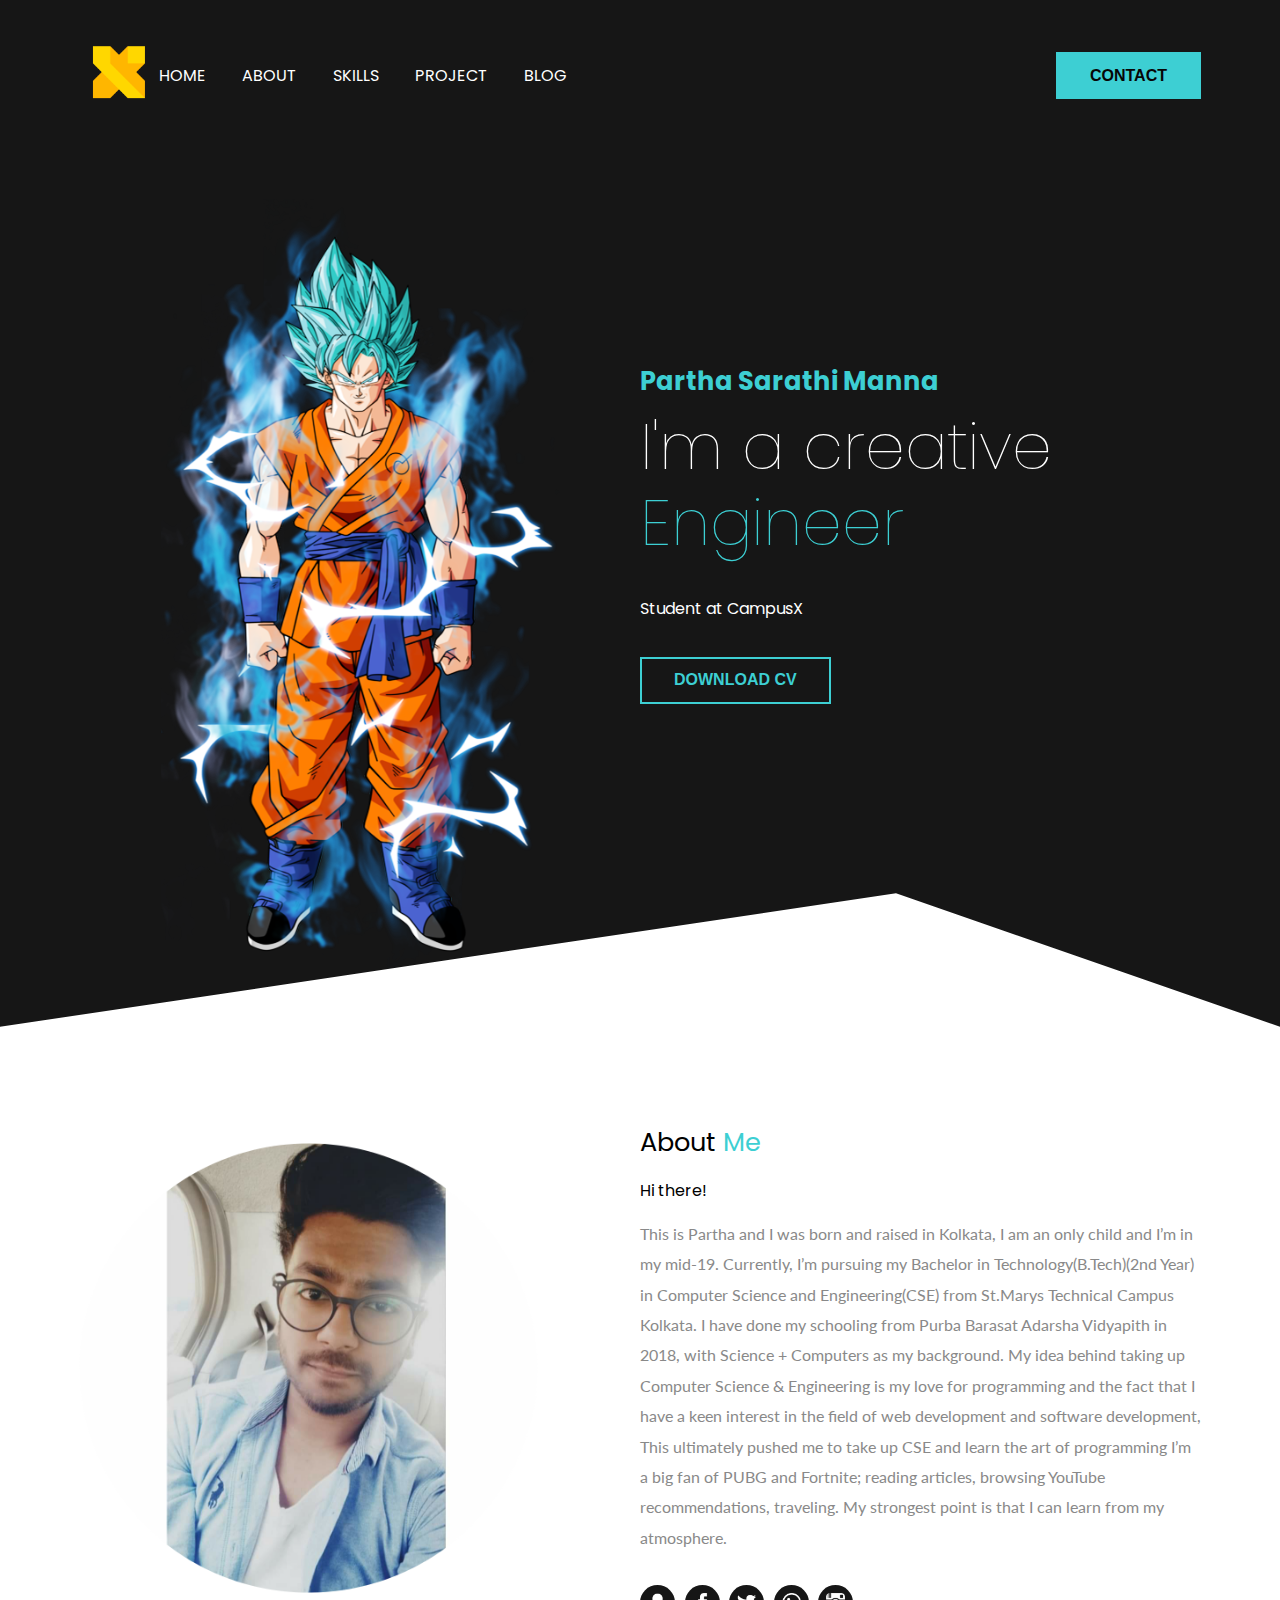
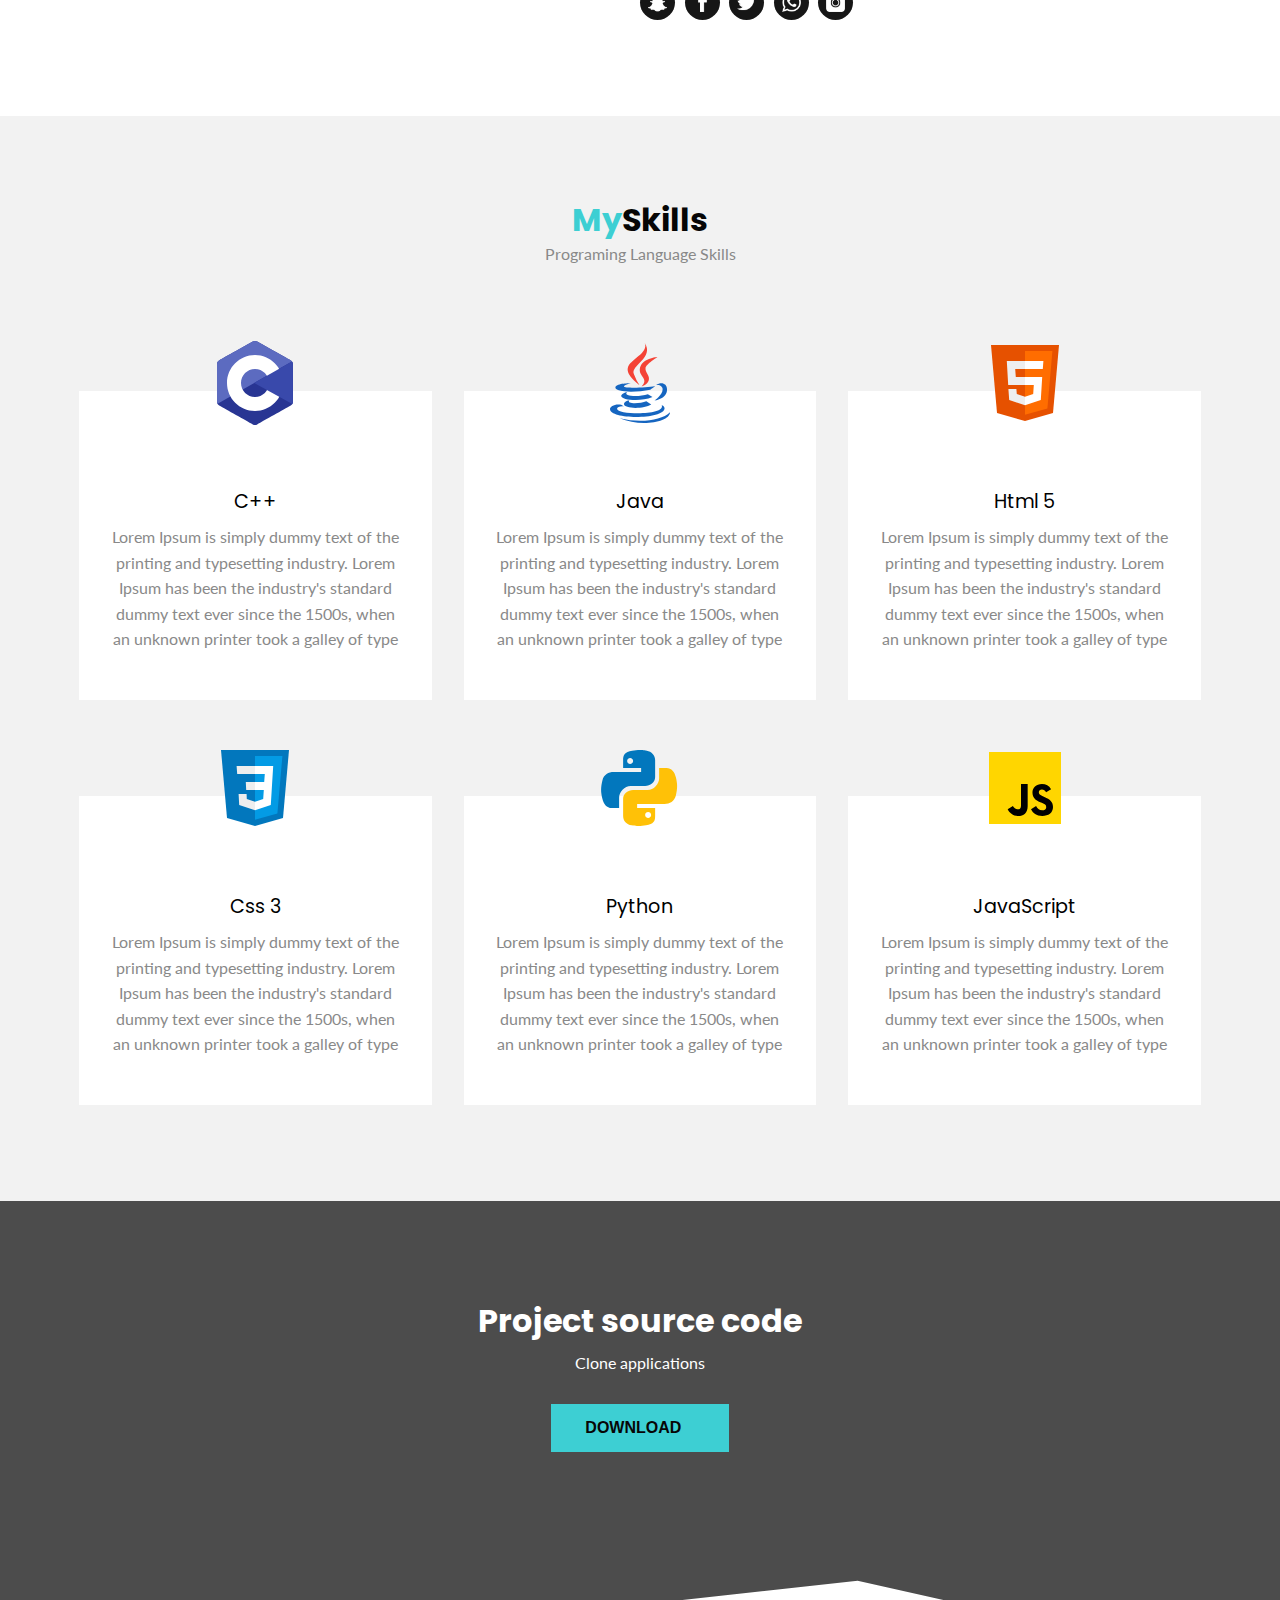
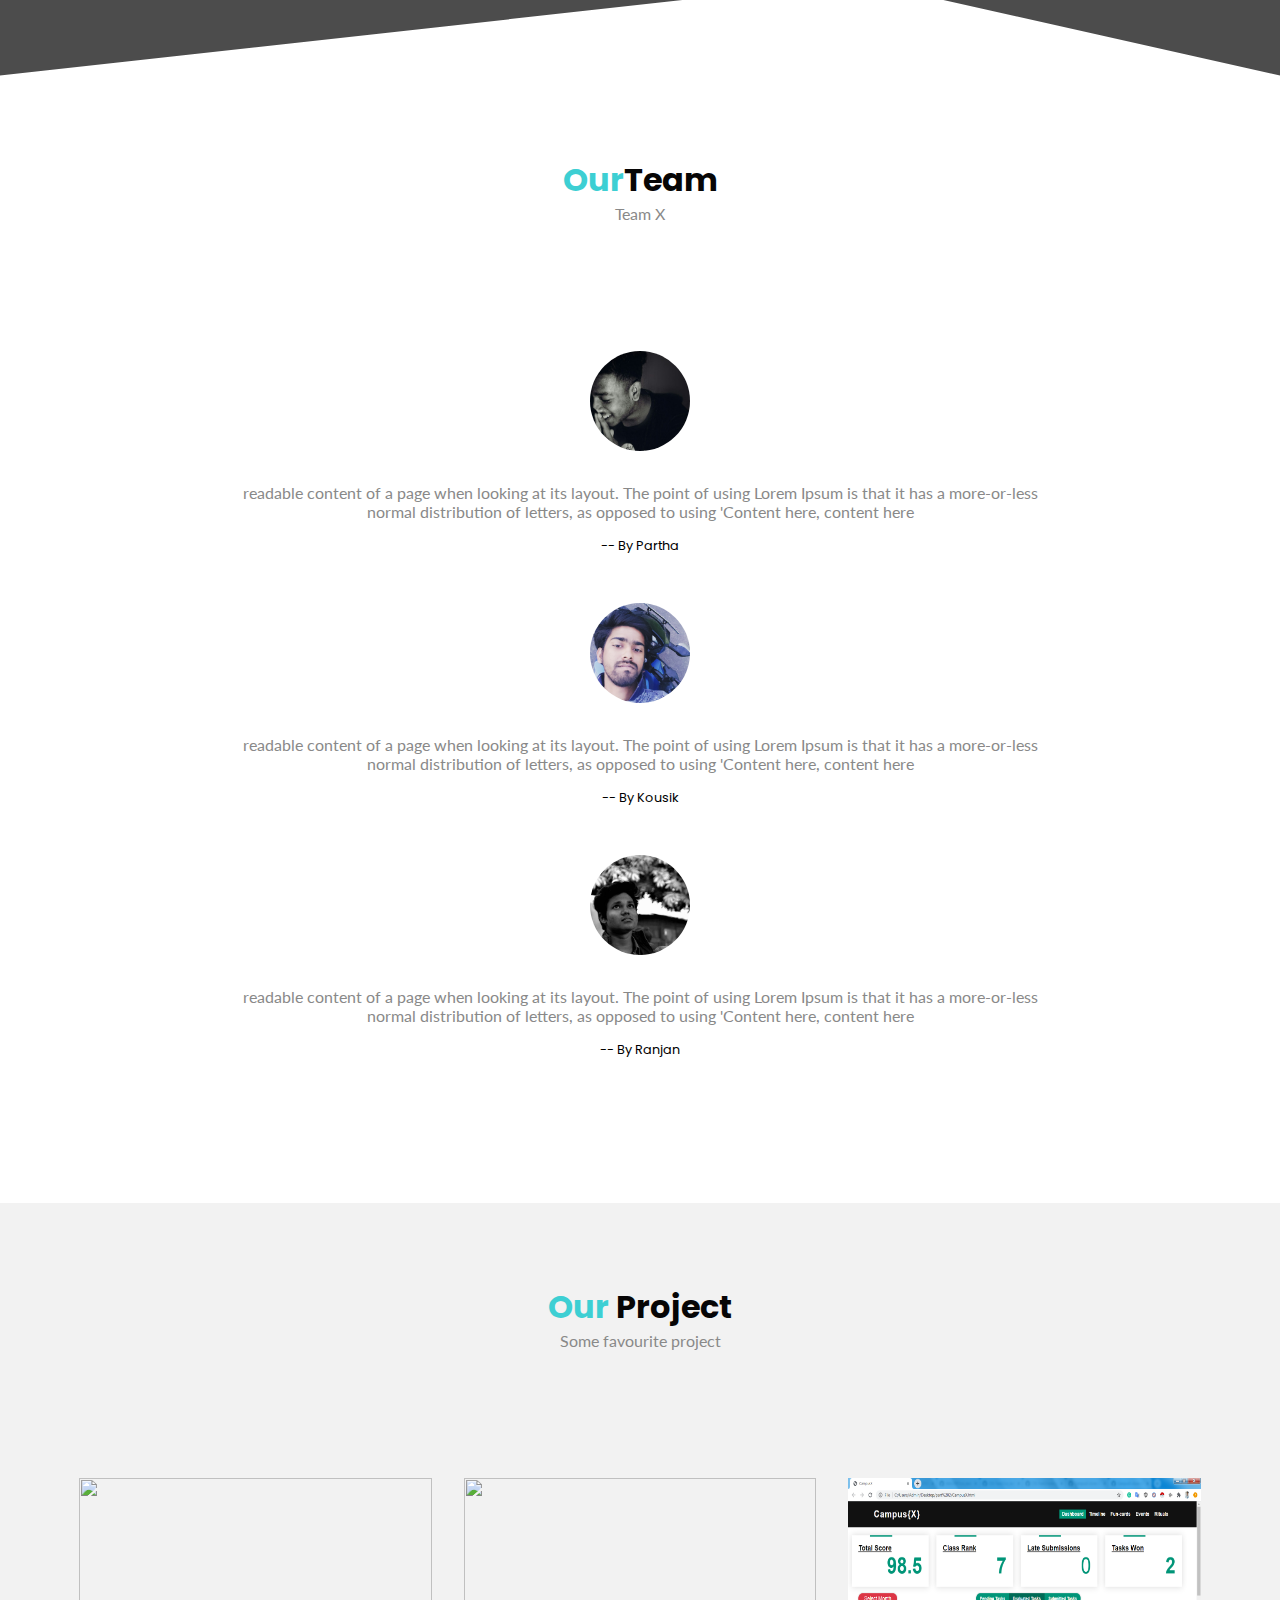
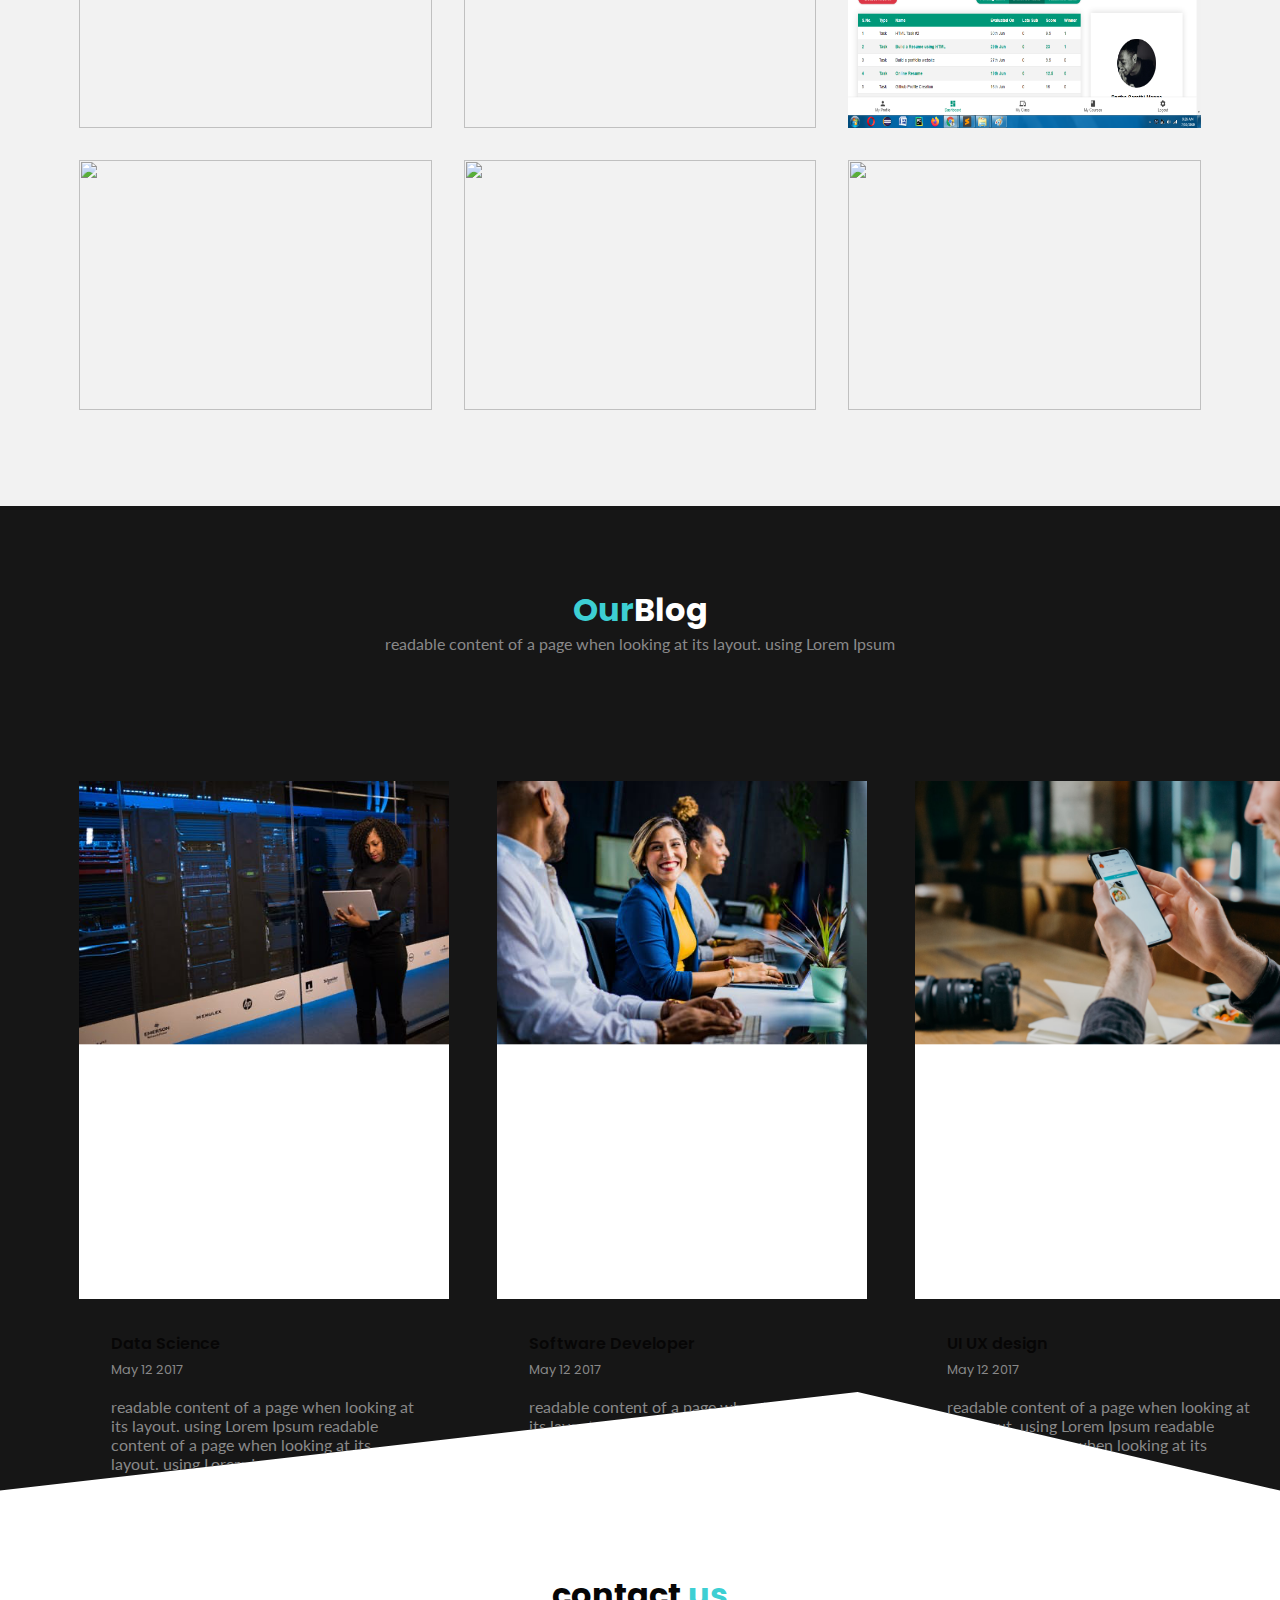
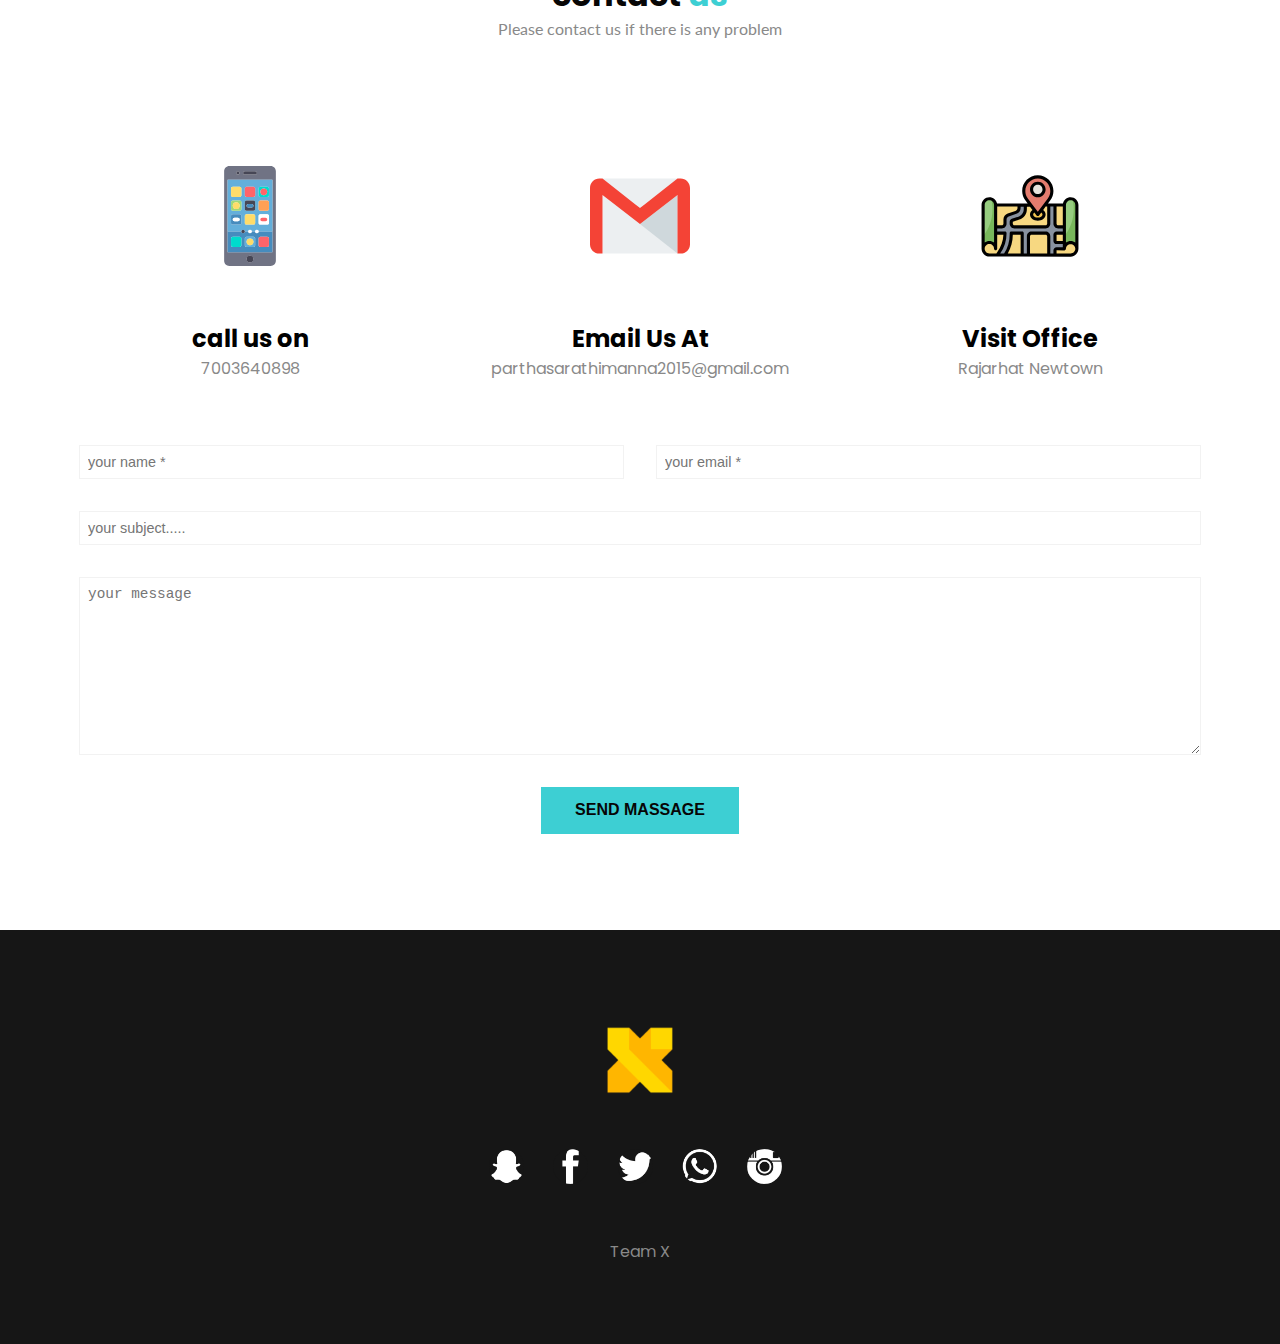
==== Portfolio.html @ 36eedb18 "Update Portfolio.html" ====
<!DOCTYPE html>
<html>
<head>
	<meta charset="utf-8">
	<meta name="description" content="Portfolio">
	<meta name="keywords" content="html css">
	<meta name="author" content="Partha Sarathi Manna">
	<meta name="viewport" content="width=device-with,initial-scales=1.0">
	<meta http-equiv="refresh" content="3">
	<title>Portfolio</title>
	<link rel="stylesheet" type="text/css" href="./css/style.css">
	<link href="https://fonts.googleapis.com/css2?family=Poppins:wght@400;600&display=swap" rel="stylesheet">
	<link href="https://fonts.googleapis.com/css2?family=Lato:wght@300;400;700&family=Poppins:wght@400;600&display=swap" rel="stylesheet">
	<link
    rel="stylesheet"
    href="https://cdnjs.cloudflare.com/ajax/libs/animate.css/4.0.0/animate.min.css"/>
	

</head>
<body>
	<header>  
		<div class="container">
			<nav class="flex items-center justify-between">
				<div class="left flex items-center">
					<div class="branding animate__animated animate__zoomIn" >
						<img src="./images/xx.png" alt="">
					</div>
					<div>
						<a href="#">Home</a>
						<a href="#about">About</a>
						<a href="#Skills">Skills</a>
						<a href="#project">Project</a>
						<a href="#blog">Blog</a>
					</div>
				</div>
				
				<div class="right">
					<button class="btn btn-primary">Contact</button>
				</div>
			</nav>



			<!---------------------- Nav Bar ---------------->



		<div class="hero flex items-center justify-between">
			<div class="left flex-1 flex justify-center animate__animated animate__slideInLeft">
				<img src="./images/g.png ">
			</div>

			<div class="right flex-1  animate__animated animate__slideInRight">
				<h6>Partha Sarathi Manna </h6>
				<h1>I'm a creative <span>Engineer</span></h1>
				<p>Student at CampusX </p>
			<div>
				<button class="btn btn-secondary">DOWNLOAD CV</button>
			</div>
			</div>
		</div>
	</div>
	</header>

		<!-------------------------------- Home ---------------------------->

		<section id="about" class="about">
			<div class="container flex items-center">
				<div class="flex-1">
					<img class="about-me-img animate__animated animate__slideInLeft" src="./images/photo.png
					" alt="">
				</div>
				<div class="flex-1 animate__animated animate__slideInRight">
					<h1>About <span>Me</span> </h1>
					<h3>Hi there!</h3>
					<p>
						 This is Partha and I was born and raised in Kolkata,  I am an only child and I’m in my mid-19. Currently, I’m pursuing my Bachelor in Technology(B.Tech)(2nd Year) in Computer Science and Engineering(CSE) from St.Marys Technical Campus Kolkata. I have done my schooling from Purba Barasat Adarsha Vidyapith in 2018, with Science + Computers as my background.
						 
						My idea behind taking up Computer Science & Engineering is my love for programming and the fact that I have a keen interest in the field of web development  and software development,
						This ultimately pushed me to take up CSE and learn the art of programming
						 
						I’m a big fan of PUBG and  Fortnite; reading articles, browsing YouTube recommendations, traveling.
						 
						My strongest point is that I can learn from my atmosphere. </p>
					<div class="social">
						<a href="#"><img src="./images/snapchat.png" alt=""></a>
						<a href="#"><img src="./images/facebook1.png" alt=""></a>
						<a href="#"><img src="./images/twitter1.png" alt=""></a>
						<a href="#"><img src="./images/whatsapp.png" alt=""></a>
						<a href="#"><img src="./images/instagram2.png" alt=""></a>
					</div>
				</div>
			</div>
		</section>

		<!-------------------------------- About Me ---------------------------->

		<section id="Skills" class="services">
	<div class="container ">
		<h1 class="section-heading animate__animated animate__fadeInUp"><span>My</span>Skills</h1>
		<p class="animate__animated animate__fadeInUp">Programing Language Skills</p>
		<div class="card-wrapper">
			<div class="card animate__animated animate__slideInLeft">
				<img src="./images/c2.svg" alt="">
				<h2>C++</h2>
				<p>Lorem Ipsum is simply dummy text of the printing and typesetting industry. Lorem Ipsum has been the industry's standard dummy text ever since the 1500s, when an unknown printer took a galley of type </p>

			</div>
			<div class="card animate__animated animate__fadeInUp">
				<img src="./images/java.svg " alt="">
				<h2>Java</h2>
				<p>Lorem Ipsum is simply dummy text of the printing and typesetting industry. Lorem Ipsum has been the industry's standard dummy text ever since the 1500s, when an unknown printer took a galley of type </p>


			</div>
			<div class="card animate__animated animate__slideInRight">
				<img src="./images/html.svg" alt="">
				<h2>Html 5</h2>
				<p>Lorem Ipsum is simply dummy text of the printing and typesetting industry. Lorem Ipsum has been the industry's standard dummy text ever since the 1500s, when an unknown printer took a galley of type </p>

			</div>
			<div class="card animate__animated animate__slideInLeft">
				<img src="./images/css.svg" alt="">
				<h2>Css 3</h2>
				<p>Lorem Ipsum is simply dummy text of the printing and typesetting industry. Lorem Ipsum has been the industry's standard dummy text ever since the 1500s, when an unknown printer took a galley of type </p>

			</div>
			<div class="card animate__animated animate__fadeInUp">
				<img src="./images/python.svg" alt="">
				<h2>Python</h2>
				<p>Lorem Ipsum is simply dummy text of the printing and typesetting industry. Lorem Ipsum has been the industry's standard dummy text ever since the 1500s, when an unknown printer took a galley of type </p>


			</div>
			<div class="card animate__animated animate__slideInRight">
				<img src="./images/js.svg" alt="">
				<h2>JavaScript</h2>
				<p>Lorem Ipsum is simply dummy text of the printing and typesetting industry. Lorem Ipsum has been the industry's standard dummy text ever since the 1500s, when an unknown printer took a galley of type </p>

			</div>
		</div>
	</div>
</section>

<!-------------------------------- services ---------------------------->

<section class="freelancer">
	<h1>Project source code</h1>
	<p>Clone applications</p>
	<button class="btn btn-primary  animate__animated animate__jackInTheBox">Download &nbsp;<i class="fa fa-download" aria-hidden="true"></i>&nbsp;</button>
</section>

<!-------------------------------- colto action ---------------------------->

<section class="reviews">
	<div class="container">
		<h1 class="section-heading animate__animated animate__fadeInUp"><span>Our</span>Team</h1>
		<p class="animate__animated animate__fadeInUp">Team X </p>
		
		<div class="slider">
			<div class="slide ">
				<img class="animate__animated animate__bounce" src="./images/me.jpg" alt="">
				<p>readable content of a page when looking at its layout. The point of using Lorem Ipsum is that it has a more-or-less normal distribution of letters, as opposed to using 'Content here, content here</p>
				<span>-- By Partha</span>
			</div>
	
			<div class="slide ">
				<img class="animate__animated animate__bounce" src="./images/k.jpg" alt="">
				<p>readable content of a page when looking at its layout. The point of using Lorem Ipsum is that it has a more-or-less normal distribution of letters, as opposed to using 'Content here, content here</p>
				<span>-- By Kousik</span>
			</div>

			<div class="slide ">
				<img class="animate__animated animate__bounce" src="./images/R.jpg" alt="">
				<p>readable content of a page when looking at its layout. The point of using Lorem Ipsum is that it has a more-or-less normal distribution of letters, as opposed to using 'Content here, content here</p>
				<span>-- By Ranjan</span>
			</div>
		</div>
	</div>
</section>
 
<!-------------------------------- reviews-------------------------------->


<section id="project" class="work">
		<div class="container">
			<h1 class="section-heading animate__animated animate__fadeInUp"><span>Our</span> Project</h1>
			<p class="animate__animated animate__fadeInUp"> Some favourite project</p>
		<div class="card-wrapper">
				<div class="card animate__animated animate__slideInLeft">
					<div class="overlay">
						<span>Dating app </span>
						<a href="#">Python</a>
					</div>
					<img src="https://static.vecteezy.com/system/resources/previews/000/210/733/original/vector-online-dating.png" alt="">
				</div>

				<div class="card animate__animated animate__fadeInUp">
					<div class="overlay">
						<span>Flipkart clone </span>
						<a href="#">Html and Css </a>
					</div>
					<img src="https://www.scriptcopy.org/upload/category/Flipkart.jpg" alt="">
				</div>

				<div class="card animate__animated animate__slideInRight">
					<div class="overlay">
						<span>CampusX-clone-</span>
						<a href="#">Html and Css </a>
					</div>
					<img src="./images/campusx.png" alt="">
				</div>

				<div class="card animate__animated animate__slideInLeft">
					<div class="overlay">
						<span>Netflix Clone </span>
						<a href="#">Html and Css</a>
					</div>
					<img src="https://i.ytimg.com/vi/MNhP_mt75hY/maxresdefault.jpg" alt="">
				</div>

				<div class="card animate__animated animate__fadeInUp">
					<div class="overlay">
						<span>Stickman Game</span>
						<a href="#">Scratch and Physics</a>
					</div>
					<img src="https://i.pinimg.com/originals/79/88/0d/79880d974159ab50fb9b767410783465.png" alt="">
				</div>

				<div class="card animate__animated animate__slideInRight">
					<div class="overlay">
						<span>Spotify Clone</span>
						<a href="#">Bootstrap</a>
					</div>
					<img src="https://image.slidesharecdn.com/presentation2-161117154145/95/spoofify-a-spotify-clone-1-638.jpg?cb=1479397360" alt="">
				</div>		
		</div>
		</div>
	</section>
		
		<!--------------------------------Work-------------------------------->


<section id="blog" class="blog">
	<div class="container">
	<h1 class="section-heading animate__animated animate__fadeInUp"><span>Our</span>Blog</h1>
	<p class="animate__animated animate__fadeInUp">readable content of a page when looking at its layout. using Lorem Ipsum </p>
	<div class="card-wrapper">
		<div class="card animate__animated animate__lightSpeedInLeft">
			<div class="img-wrapper">
				<img src="./images/article-ph-3.png" alt="">
			</div>
			<div class="card-content">
				<a href="">
				<h1>Data Science</h1>
				</a>
				<span>May 12 2017</span>
				<p>readable content of a page when looking at its layout. using Lorem Ipsum readable content of a page when looking at its layout. using Lorem Ipsum </p>
				<a href="#">Read more</a>
				</div>
			</div>
		<div class="card animate__animated animate__fadeInUp">
			<div class="img-wrapper">
				<img src="./images/article-ph-2.png" alt="">
			</div>
			<div class="card-content">
				<a href="">
				<h1>Software Developer </h1>
				</a>
				<span>May 12 2017</span>
				<p>readable content of a page when looking at its layout. using Lorem Ipsum readable content of a page when looking at its layout. using Lorem Ipsum </p>
				<a href="#">Read more</a>
				</div>
			</div>

			<div class="card animate__animated animate__lightSpeedInRight">
			<div class="img-wrapper">
				<img src="./images/article-ph-1.png" alt="">
			</div>
			<div class="card-content">
				<a href="">
				<h1>UI UX design</h1>
				</a>
				<span>May 12 2017</span>
				<p>readable content of a page when looking at its layout. using Lorem Ipsum readable content of a page when looking at its layout. using Lorem Ipsum </p>
				<a href="#">Read more</a>
				</div>
			</div>
		</div>
	</div>
</section>

		<!--------------------------------Blog-------------------------------->

<section class="contact">
		<div class="container">
			<h1 class="section-heading animate__animated animate__fadeInUp">contact <span>us</span></h1>
			<p class="animate__animated animate__fadeInUp">Please contact us if there is any problem</p>
			<div class="card-wrapper">
				<div class="card animate__animated animate__fadeInUp">
					<img src="./images/app.svg">
					<h2>call us on</h2>
					<h6>7003640898</h6>
				</div>
				<div class="card animate__animated animate__fadeInUp">
					<img src="./images/gmail.svg">
					<h2>Email Us At</h2>
					<h6>parthasarathimanna2015@gmail.com</h6>
				</div>
				<div class="card animate__animated animate__fadeInUp">
					<img src="./images/map.svg">
					<h2>Visit Office</h2>
					<h6>Rajarhat Newtown</h6>
				</div>
			</div>

		<form action="">
			<div class="input-wrap animate__animated animate__fadeInUp">
				<input type="text" placeholder="your name *">
				<input type="email" placeholder="your email *">
			</div>
			<div class="input-wrap-2 animate__animated animate__fadeInUp">
				<input type="text" placeholder="your subject.....">
                <textarea name="" id="" cols="30" rows="10" placeholder="your message"></textarea>
			</div>
			<div class="btn-wrapper animate__animated animate__fadeInUp">
				<button class="btn btn-primary">send massage</button>
			</div>
		</form>
		</div>
	</section>
	<footer>
		<img class="footer-logo" src="./images/xx.png">
		<div class="footer-socials">
			<a href="#"><img src="./images/snapchat.png"></a>
			<a href="#"><img src="./images/facebook1.png"></a>
			<a href="#"><img src="./images/twitter1.png"></a>
			<a href="#"><img src="./images/whatsapp.png"></a>
            <a href="#"><img src="./images/instagram2.png"></a>
		</div>
		<div class="copyright">
			Team X
		</div>
	</footer>

</body>
</html>
---- css/style.css ----
@import 'utilities.css';
:root{
	--primary:#3DCFD3;
	--dark:#161616;
	--pure:#FFFFFF;
	--ternary:#898989;
	--light:#F2F2F2;
	--secondary:#070606;
}

body{
	font-family: 'Poppins', sans-serif;
}

*{
	padding: 0;
	margin: 0;
	box-sizing: border-box;
	-webkit-font-smoothing:antialiased;
}
header{
	background: var(--dark);
	clip-path: polygon(0 0, 100% 0, 100% 100%, 70% 87%, 0 100%);
}

.container{
	max-width: 1152px;
	padding: 0 15px;
	margin: 0 auto;
 
}

header nav .left a{
	color:var(--pure);
	text-decoration: none;
	margin-right: 2rem;
	text-transform: uppercase;
	transition:all .3s ease;
	-webkit-transition:all .3s ease;
	-moz-transition:all .3s ease;
	-ms-transition:all .3s ease;
	-o-transition:all .3s ease;

}

header nav .left a:hover{ 
	color: var(--primary)

}

header nav{
	padding: 2rem 0;
}
}

header nav .branding{
       margin-right: : 3rem;
}

 header nav img{
 	height: 80px;
 	width: 80px;
 }

/*---------------- end nav------------------- */




.hero{
	padding: 3rem 0;
}

.hero .left img{
  width: 400px;
 
}

.hero .right{
	color: var(--pure);
}
.hero .right h6{
	font-size: 1.6rem;
	color: var(--primary);
	margin-bottom: 0.5rem;
}

.hero .right h1{
	font-size: 4rem;
	font-weight: 100;
	line-height: 1.2;
	margin-bottom: 2rem;
}
.hero .right h1 span{
      color: var(--primary);
}
.hero .right p{
	line-height: 1.9;
	margin-bottom: 2rem;
}

.hero .right{
	margin-top: -7rem;
}

			/*----------------------Home---------------------*/

section{
	padding: 6rem 0;
}

section.about .about-me-img{
	height: 450px;
}

section.about h1{
	margin-bottom: 1rem;
	font-size: 1.6rem;
	font-weight: 400;
}

section.about h1 span{
	color: var(--primary);
}

section.about h3{
	font-size: 1rem;
	margin-bottom: 1rem;
	font-weight: 400;

}

section.about p{
	font-family: 'Lato', sans-serif;
	color: var(--ternary);
	line-height: 1.9;
	margin-bottom: 2rem;
}

section.about .social{
	display: flex;
}

section.about .social a{
	background: var(--dark);
	display: flex;
	align-items: center;
	justify-content: center;
	width: 35px;
	height: 35px;
	border-radius: 50%;
	-webkit-border-radius:50%;
	-moz-border-radius:50%;
	-ms-border-radius:50%;
	-o-border-radius:50%;
	margin-right: 0.6rem;
	transition: all .3s ease;
	-webkit-transition:all .3s ease;
	-moz-transition:all .3s ease;
	-ms-transition:all .3s ease;
	-o-transition:all .3s ease;
}

section.about .social a:hover{
	background: var(--primary);
}

section.about .social a img{
	width: 100%;
	height: 100%;
	padding: 0.5rem;
}

				/*----------------------About Me---------------------*/



.section-heading
{
	color: var(--secondary);
	text-align: center;
	margin-bottom: 1rem;
	line-height: 0.5;
}

.section-heading span{
	color: var(--primary);
}

.section-heading + p{
	color: var(--ternary);
	font-family:'Lato',sans-serif;
	margin-bottom: 8rem;
	text-align: center;
}

section.services{
	background: var(--light);
}

section.services .card-wrapper{
	display:grid;
	grid-template-columns: repeat(3, 1fr);
	grid-column-gap: 2rem;
	grid-row-gap: 6rem;
}

section.services .card-wrapper .card{
	background: var(--pure);
	padding: 3rem 2rem;
	position: relative;
	padding-top: 6rem;
	text-align: center;
	transition: all .3s ease;

}

section.services .card-wrapper .card img{
	position: absolute;
	top: -3.5rem;
	left: 50%;
	transform: translateX(-50%);

}

section.services .card-wrapper .card h2{
	font-weight: 400;
	font-size: 1.2rem;
	margin-bottom: 0.5rem;

}

section.services .card-wrapper .card p{
	font-family: 'Lato',sans-serif;
	color: var(--ternary);
	line-height: 1.6;
}

section.services .card-wrapper .card:hover{
	background: var(--dark);

}

section.services .card-wrapper .card h2:hover, section.services .card-wrapper .card p:hover{
	color: var(--pure);

}

					/*----------------------Skills---------------------*/


section.freelancer{
	text-align: center;
	background: linear-gradient(rgba(0,0,0,0.7),rgba(0,0,0,0.7)),url('https://i.pinimg.com/originals/99/2c/c6/992cc635200e56e3eadaf93cfb6920d4.jpg');
	color: var(--pure);
	clip-path: polygon(0 0, 100% 0, 100% 100%, 67% 80%, 0 100%);
	padding-bottom: 14rem;
}

section.freelancer h1{
	font-size: 2rem;
	margin-bottom: 0.5rem;

}

section.freelancer p{
	margin-bottom: 2rem;
	font-family: 'Lato', sans-serif;

}


					/*----------------------colto action---------------------*/


section.reviews .slider .slide img{
	width: 100px;
	height: 100px;
	border-radius: 50%;
	object-fit: cover;
	margin-bottom: 2rem;

}

section.reviews .slider .slide{
	text-align: center;
	display: flex;
	align-items: center;
	flex-direction: column;
	padding: 0 10rem;
	margin-bottom: 3rem;
}

section.reviews .slider .slide p{
	font-family: 'Lato', sans-serif;
	color: var(--ternary);
	margin-bottom: 1rem;
}

section.reviews .slider .slide span{
	font-size: 0.8rem;

}

section.reviews .slider-dots .dots{
	list-style-type: none;
	display: flex!impoetant;
	justify-content: center;

}

section.reviews .slider-dots{
	margin-top: 3rem;
}

section.reviews .slider-dots button{
	font-size: 0;
	width:8px;
	height: 5px;
	margin-right: 0.3rem;
	border:none;
	outline: none;
	background: var(--ternary);
	border-radius: 50px;
	cursor: pointer;
}

section.reviews .dots li.slick-active button{
	background: var(--primary);
	width: 20px;
}

/*----------------------reviews---------------------*/


section.work{
	background:var(--light);
}

section.work .card-wrapper{
	display: grid;
	grid-template-columns: repeat(3,1fr); 
	grid-gap: 2rem;
}

section.work .card-wrapper .card{
	position: relative;
	height: 250px;
}

section.work .card-wrapper .card .overlay{
	position: absolute;
	top: 0;
	left: 0;
	width: 100%;
	height: 100%;
	background: rgba(61,207,211,0.9);
	display: flex;
	justify-content: center;
	align-items: center;
	flex-direction: column;
	color:var(--light);
	opacity:0;
	transition:all .3s ease;
}

section.work .card-wrapper .card .overlay a{
	color:var(--secondary);
	text-decoration: none;
}

section.work .card-wrapper .card img{
	height:100%;
	width: 100%;

}

section.work .card-wrapper .card:hover .overlay{
	opacity: 1;
}
/*----------------------Work---------------------*/
section.blog{
	background: var(--dark);
	clip-path: polygon(0 0, 100% 0, 100% 100%, 67% 90%, 0 100%);
	padding-bottom: 12rem;
}
section.blog .section-heading{
	color:var(--pure);
}
section.blog .card-wrapper{
	display: grid;
	grid-template-columns: repeat(3,1fr);
	grid-gap: 3rem;
}
section.blog .card-wrapper .card{
	background: var(--pure)
}
section.blog .card-wrapper .card .img-wrapper{
	width: 100%;
	height:100%;
	object-fit:cover;
}
section.blog .card-wrapper .card .card-content{
	padding: 2rem;
	padding-left: 2rem;
	padding-right: 2rem;
}

section.blog .card-wrapper .card .card-content h1{
	font-size:1rem;
	font-weight: 600;
}
section.blog .card-wrapper .card .card-content a{
	color: var(--secondary);
	text-decoration:none;
}
section.blog .card-wrapper .card .card-content a:hover{
	color:var(--primary);
}
section.blog .card-wrapper .card .card-content span{
	color: var(--ternary);
	font-size:0.8rem;
}

section.blog .card-wrapper .card .card-content p{
	font-family:'Lato',sans-serif;
	color: var(--ternary);
	margin-top: 1rem;
	margin-bottom: 1rem;	
}
section.blog .card-wrapper .card .card-content a.read-more{
	font-size: 0.8rem;
}
/*----------------------Blog---------------------*/


section.contact .card-wrapper{

	display: grid;
	grid-template-columns: repeat(3, 1fr);
	grid-gap: 3rem;
}

section.contact .card-wrapper .card{
    text-align:center;
}

section.contact .card-wrapper .card img{
   margin-bottom: 3rem;
   height: 100px;
}

section.contact .card-wrapper .card h1{
	font-weight: 400;
	margin-bottom: 1rem;
}

section.contact .card-wrapper .card h6{
	font-size: 1rem;
	color: var(--ternary);
	font-weight: 400;
	margin-bottom: 4rem;
}

section.contact .input-wrap{
	display: grid;
	grid-template-columns: repeat(2, 1fr);
	grid-gap:2rem;
	margin-bottom: 2rem; 

}

section.contact .input-wrap-2{
	display: flex;
	flex-direction: column;

}

section.contact .input-wrap-2 input{
	margin-bottom: 2rem;
	
}

section.contact input{
	padding: 0.5rem;
    border:1px solid var(--light);
    font-size: 0.9rem;

}

section.contact .input-wrap-2 textarea{
	padding: 0.5rem;
	border:1px solid var(--light);
	font-size: 0.9rem;
}

section.contact .input-wrap-2 textarea:focus, section.contact input:focus{
	outline: none;
}

section.contact .btn-wrapper{
	text-align: center;
	margin-top: 2rem;
}

footer{
	background: var(--dark);
	text-align: center;
	padding: 5rem 0;
}

footer .footer-logo {
	margin-bottom: 2rem;
	height: 100px;
 	width: 100px;
}

footer .footer-socials a{
	margin-right: 1rem;
  
}
footer .footer-socials a img{
	
	width: 35px;
	height: 35px;
	background: var(--dark);
	border-radius: 10%;
	-webkit-border-radius:50%;
	-moz-border-radius:50%;
	-ms-border-radius:50%;
	-o-border-radius:50%;
	margin-right: 0.6rem;
	transition: all .3s ease;
	-webkit-transition:all .3s ease;
	-moz-transition:all .3s ease;
	-ms-transition:all .3s ease;
	-o-transition:all .3s ease;
}
footer .footer-socials a img:hover{
	background: var(--secondary);
}

footer .footer-socials{
	margin-bottom: 3rem;
	margin-right: -1rem;
}

footer .copyright{
	color: var(--ternary);
}
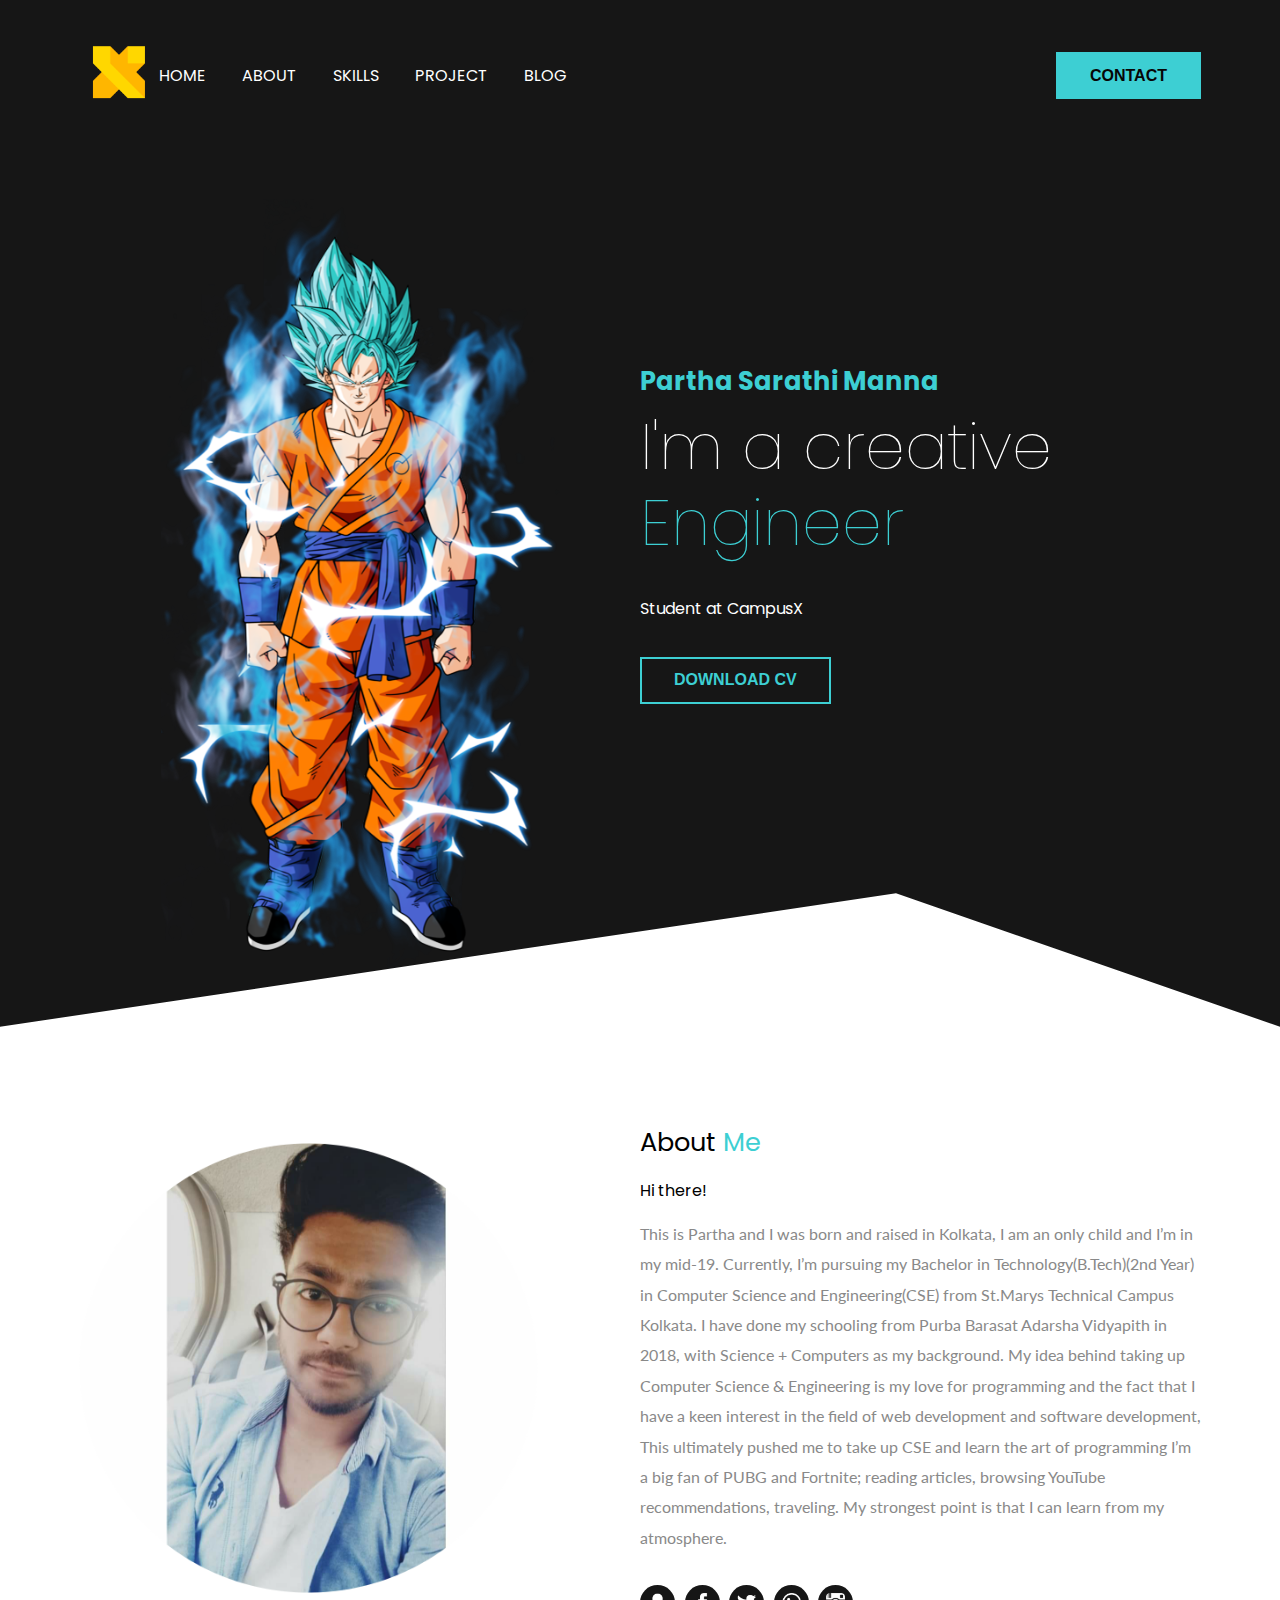
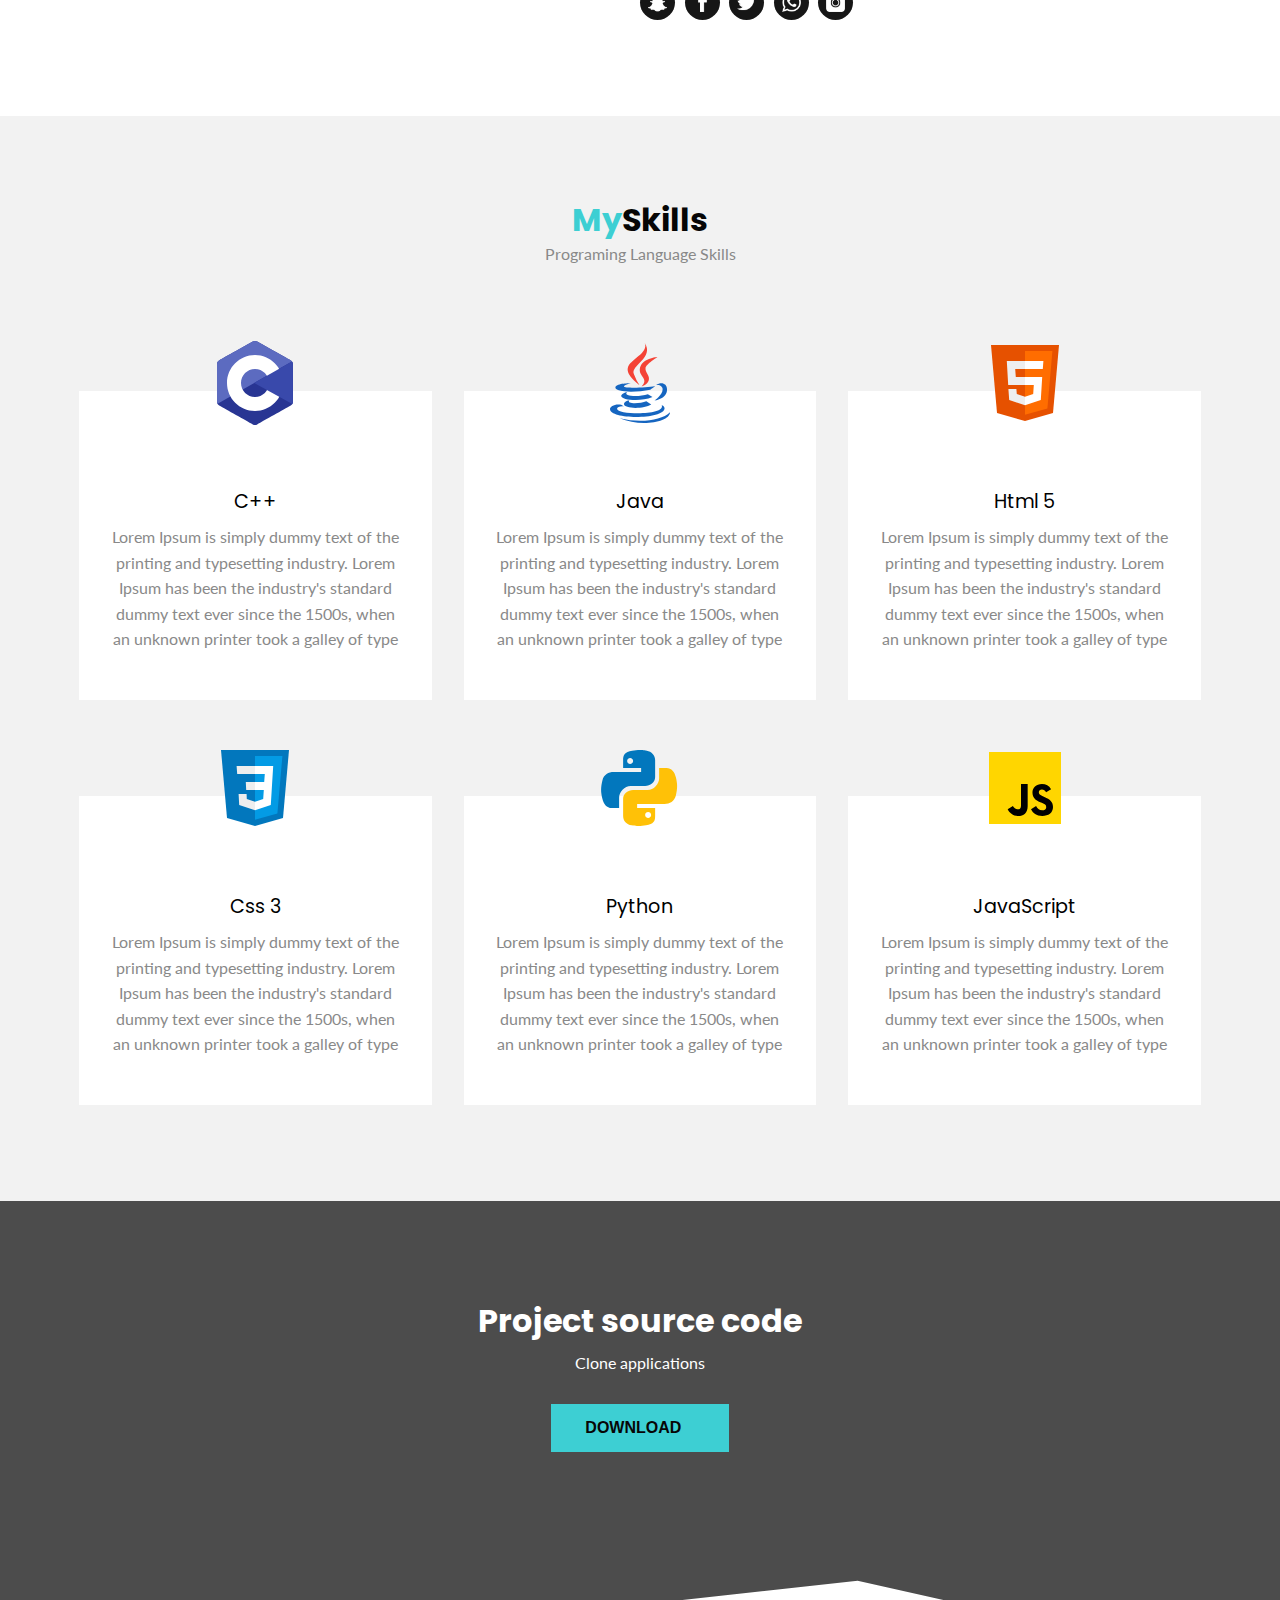
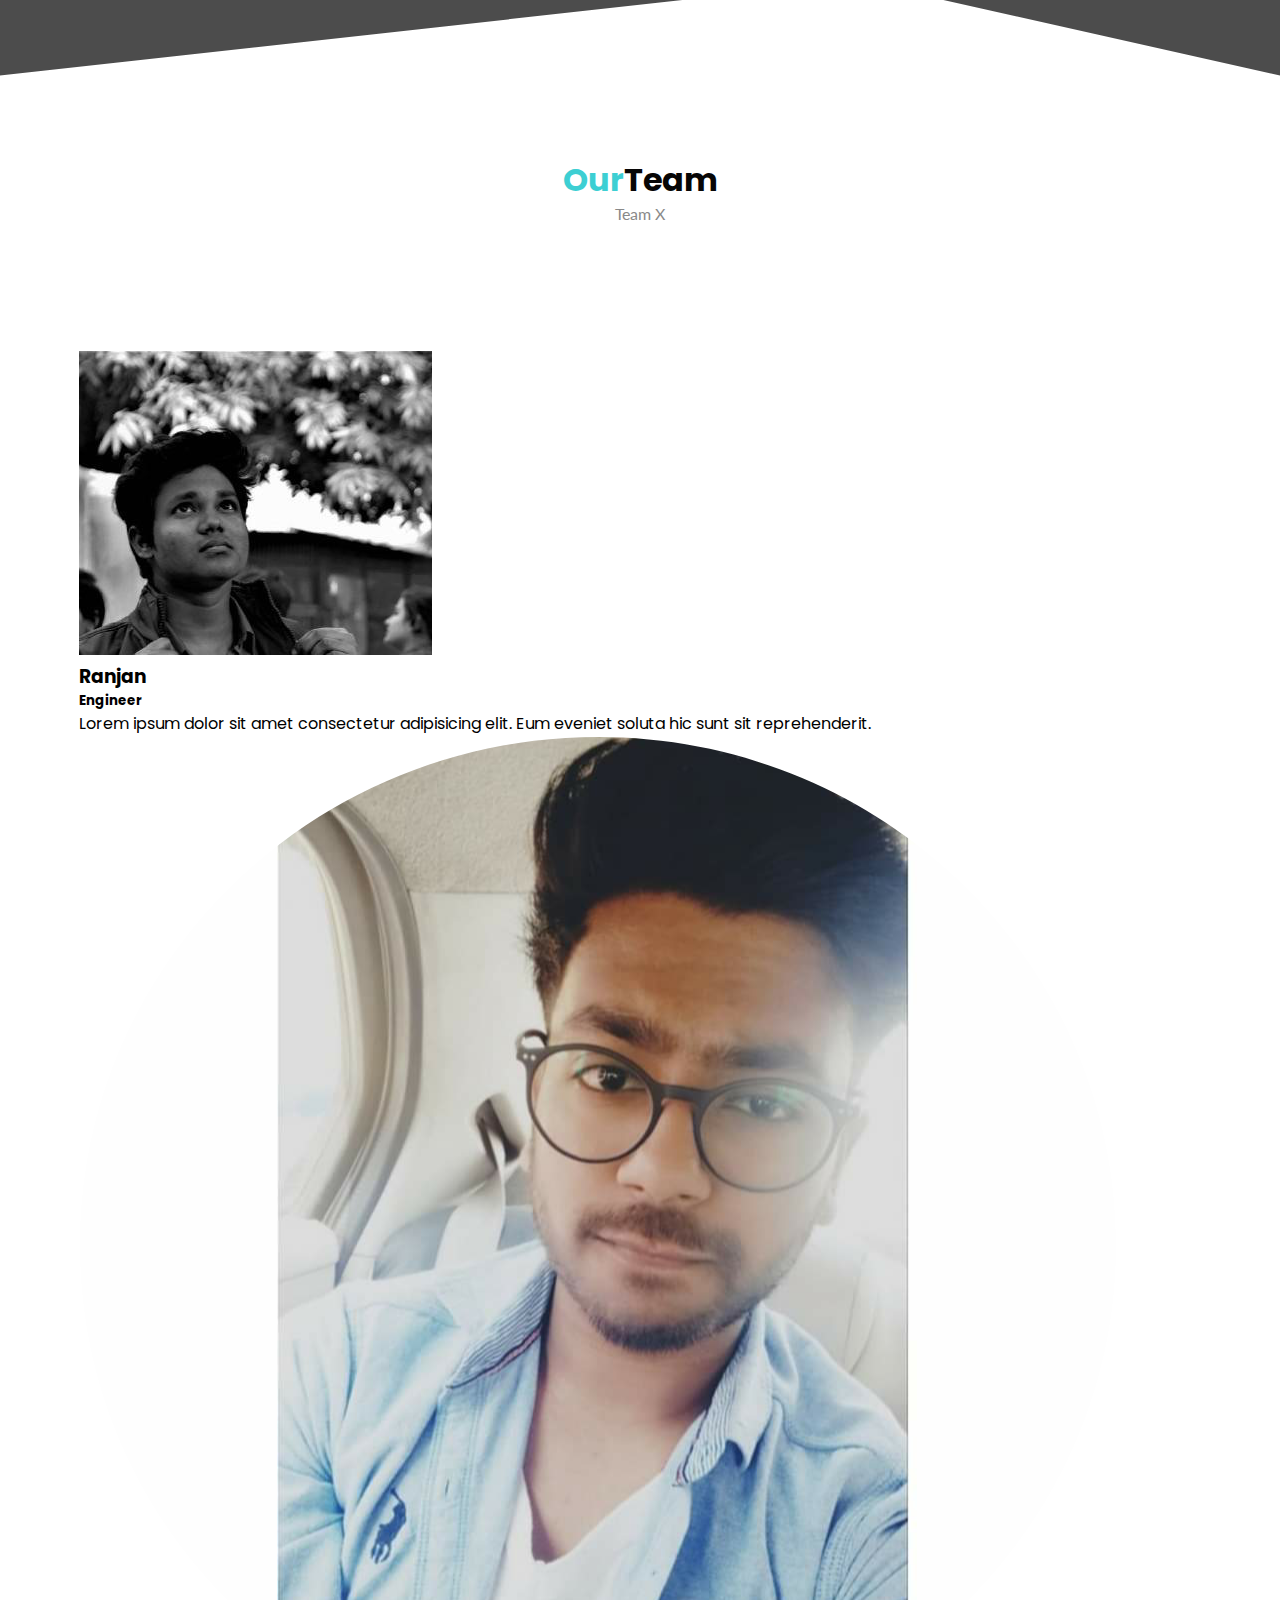
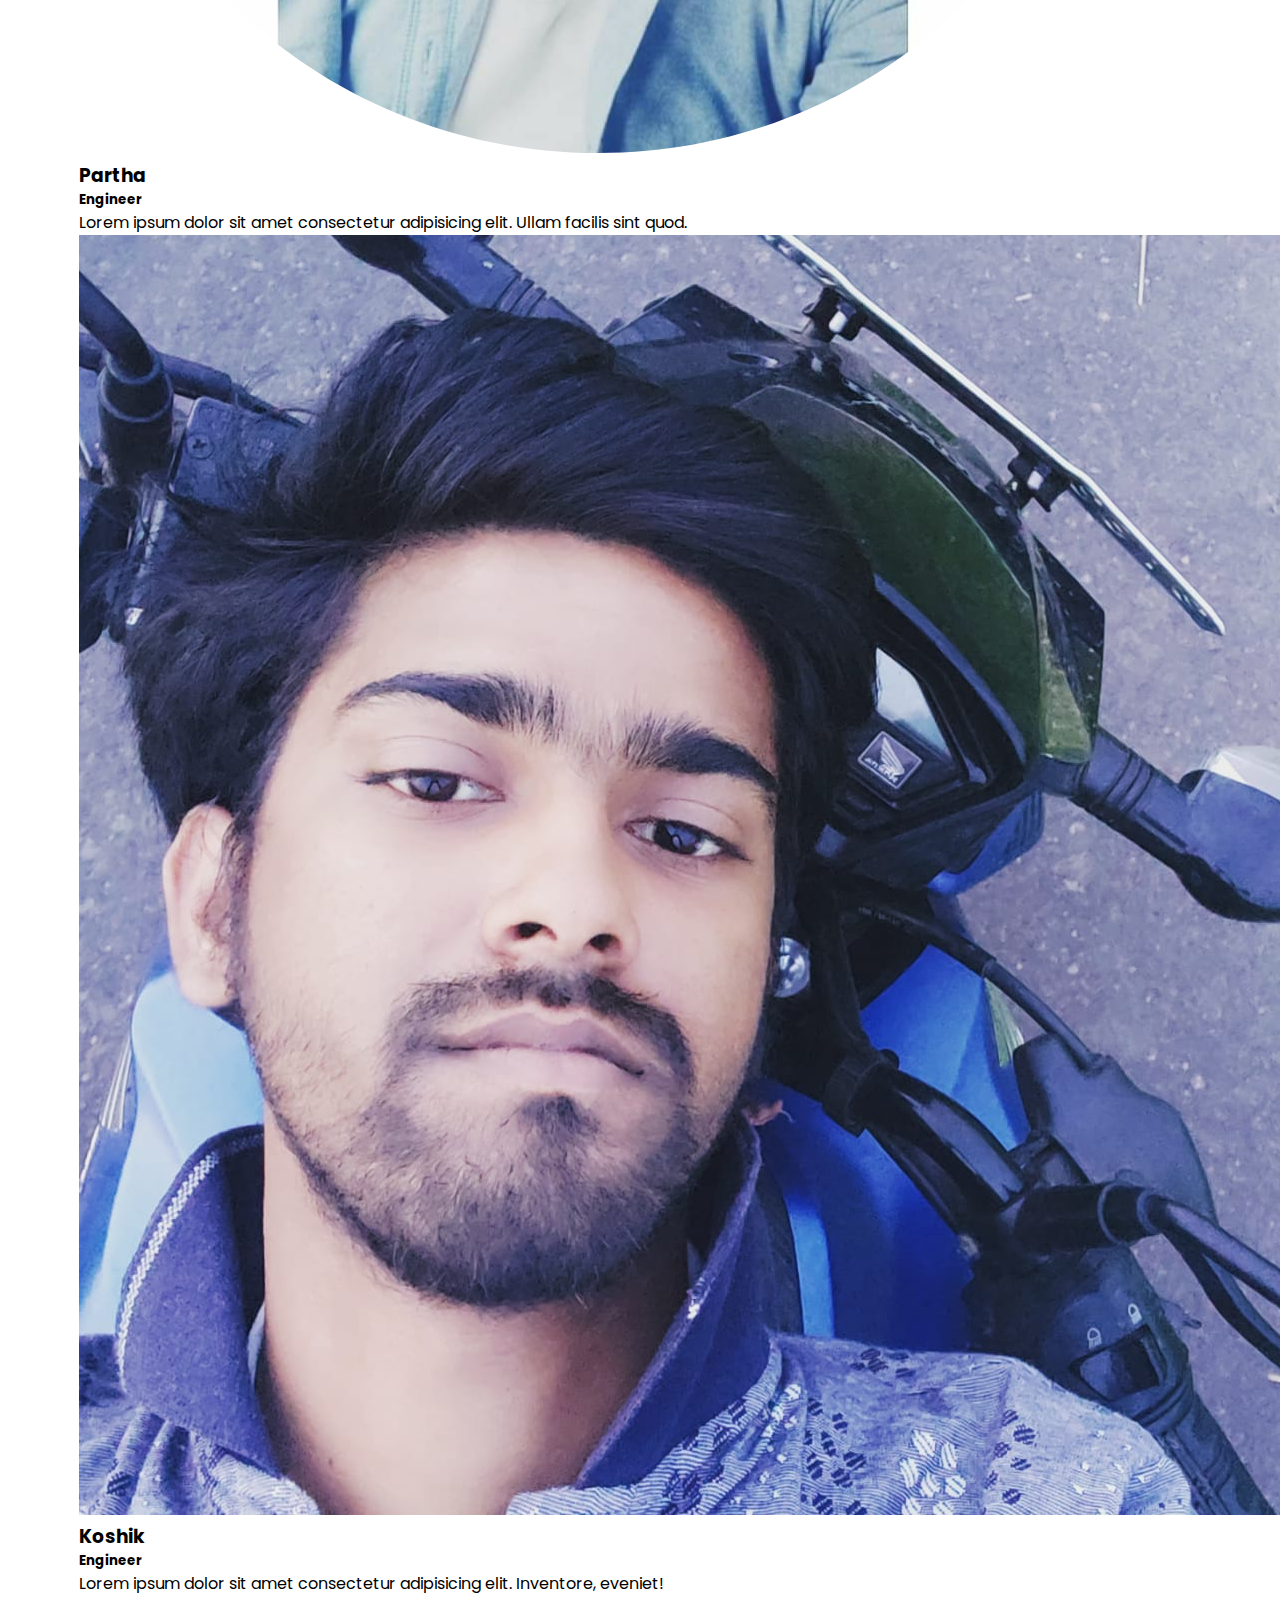
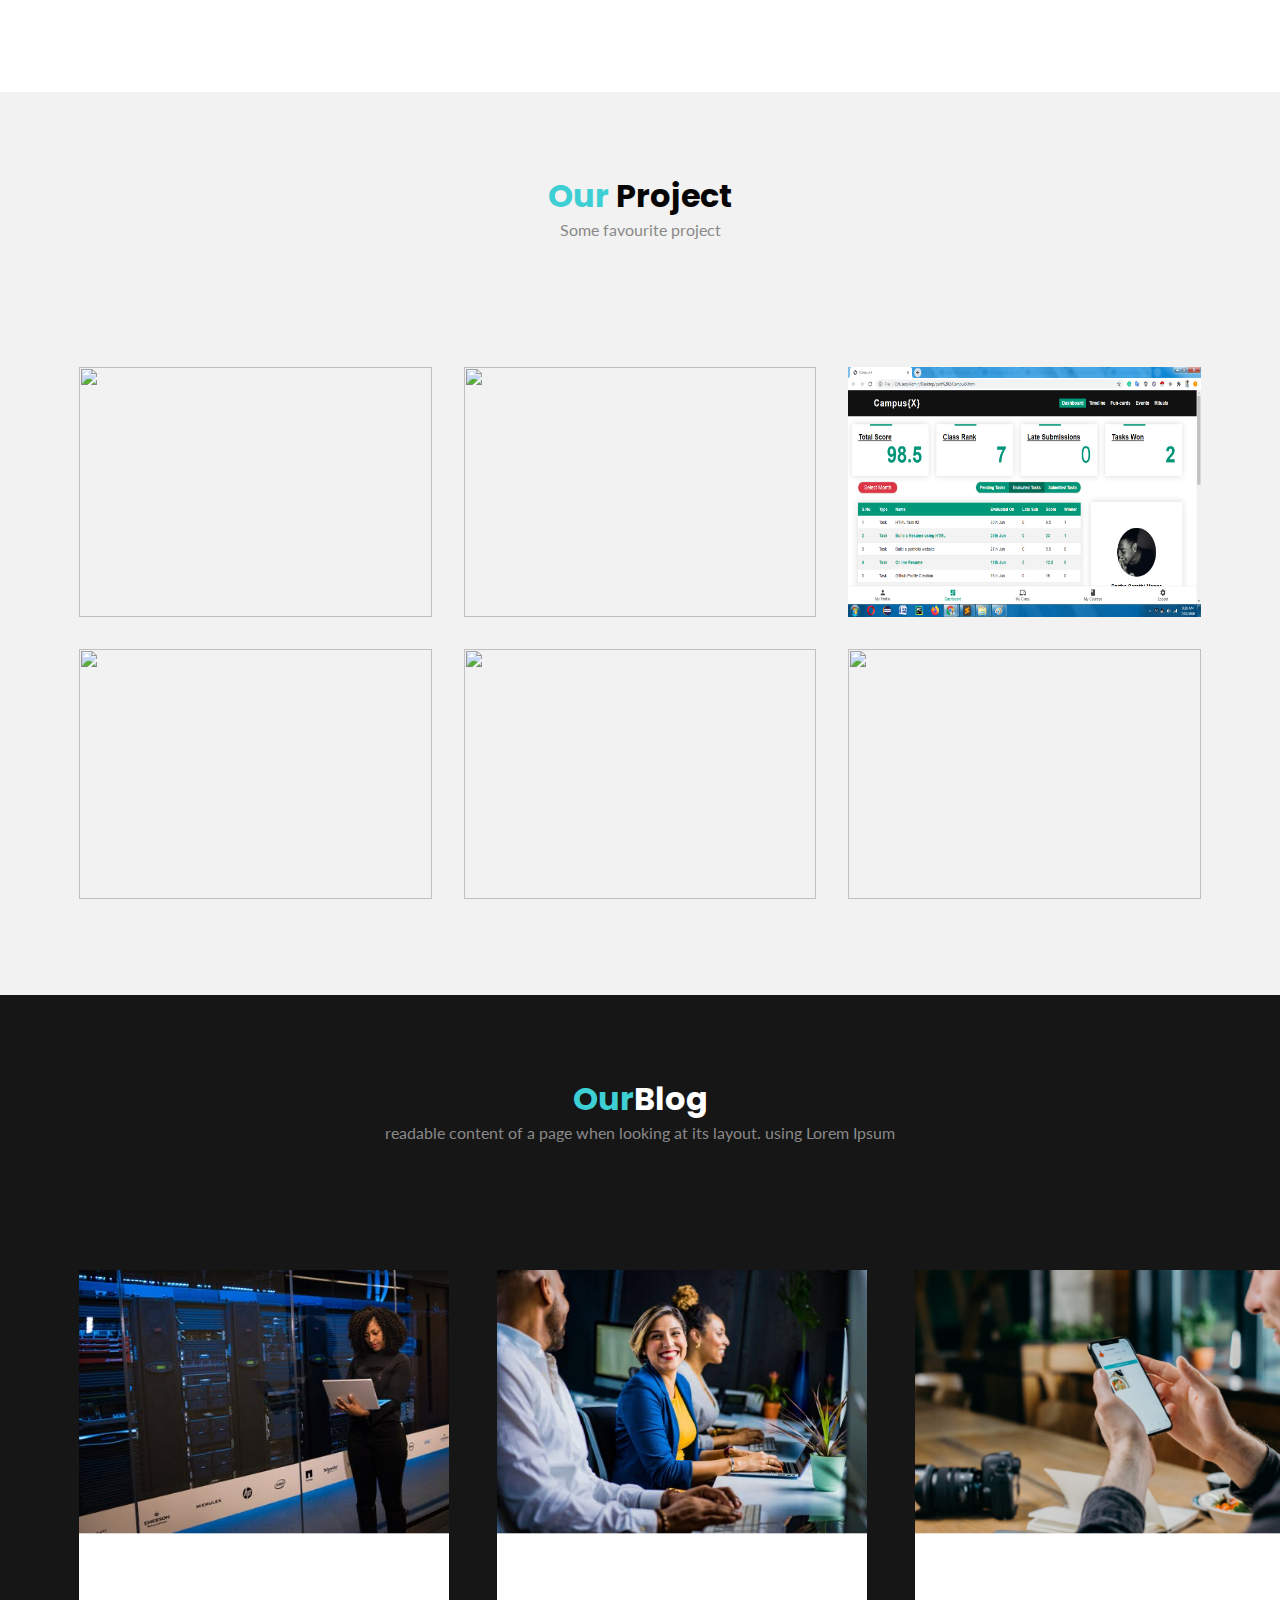
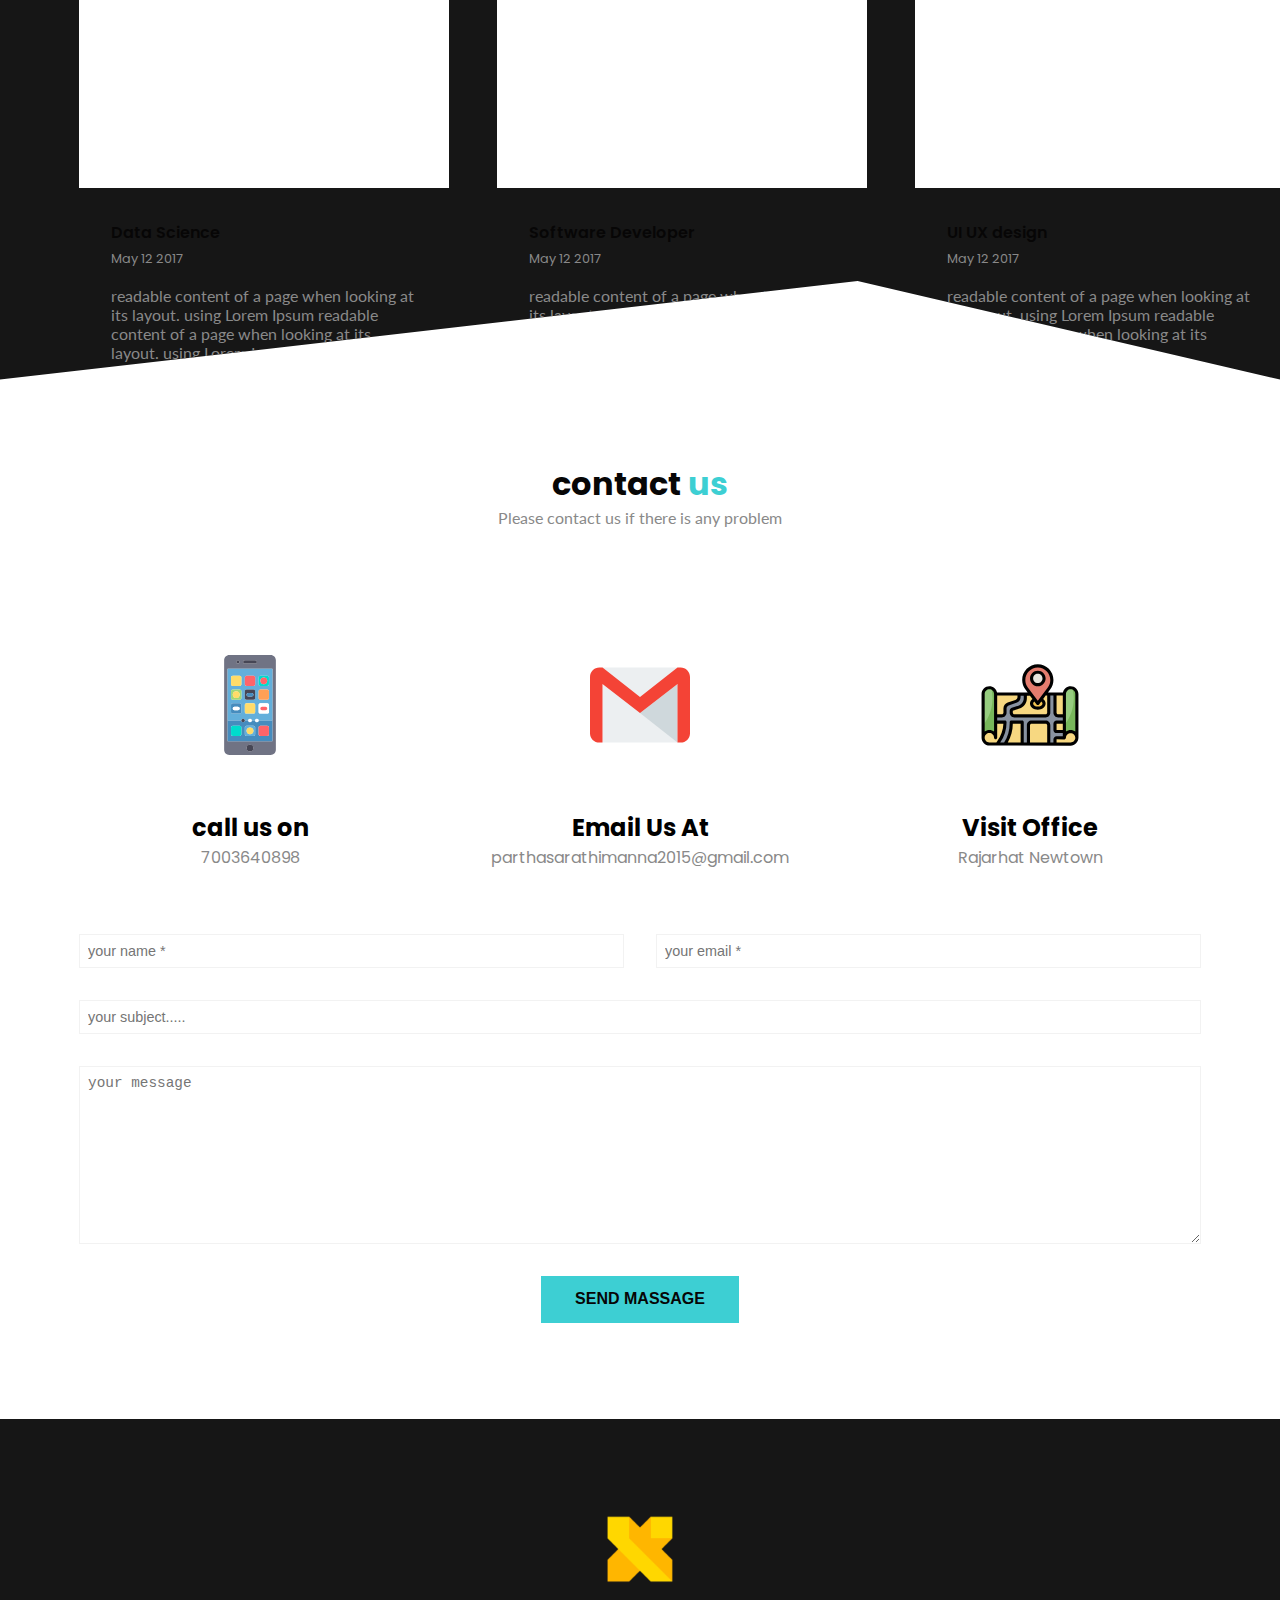
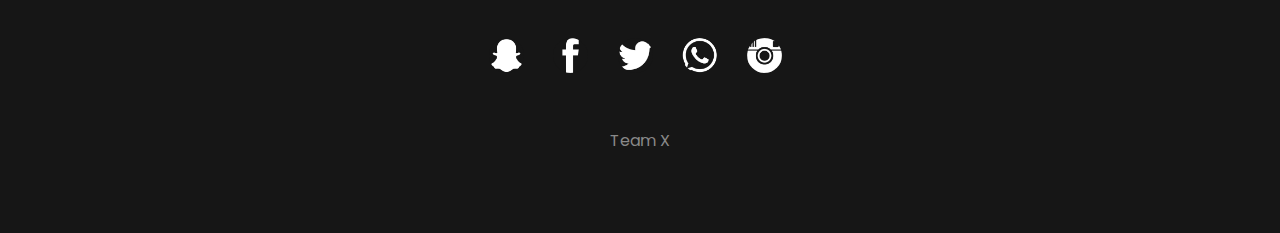
==== commit d516eaf9: "Update Portfolio.html" ====
--- a/Portfolio.html
+++ b/Portfolio.html
@@ -6,7 +6,7 @@
 	<meta name="keywords" content="html css">
 	<meta name="author" content="Partha Sarathi Manna">
 	<meta name="viewport" content="width=device-with,initial-scales=1.0">
-	<meta http-equiv="refresh" content="3">
+	<!--<meta http-equiv="refresh" content="3">--> 
 	<title>Portfolio</title>
 	<link rel="stylesheet" type="text/css" href="./css/style.css">
 	<link href="https://fonts.googleapis.com/css2?family=Poppins:wght@400;600&display=swap" rel="stylesheet">
@@ -157,25 +157,33 @@
 		<h1 class="section-heading animate__animated animate__fadeInUp"><span>Our</span>Team</h1>
 		<p class="animate__animated animate__fadeInUp">Team X </p>
 		
-		<div class="slider">
-			<div class="slide ">
-				<img class="animate__animated animate__bounce" src="./images/me.jpg" alt="">
-				<p>readable content of a page when looking at its layout. The point of using Lorem Ipsum is that it has a more-or-less normal distribution of letters, as opposed to using 'Content here, content here</p>
-				<span>-- By Partha</span>
-			</div>
-	
-			<div class="slide ">
-				<img class="animate__animated animate__bounce" src="./images/k.jpg" alt="">
-				<p>readable content of a page when looking at its layout. The point of using Lorem Ipsum is that it has a more-or-less normal distribution of letters, as opposed to using 'Content here, content here</p>
-				<span>-- By Kousik</span>
-			</div>
-
-			<div class="slide ">
-				<img class="animate__animated animate__bounce" src="./images/R.jpg" alt="">
-				<p>readable content of a page when looking at its layout. The point of using Lorem Ipsum is that it has a more-or-less normal distribution of letters, as opposed to using 'Content here, content here</p>
-				<span>-- By Ranjan</span>
-			</div>
-		</div>
+		   
+
+		<div class="profiles">
+      <div class="profile">
+        <img src="./images/R.jpg" class="profile-img">
+
+        <h3 class="user-name">Ranjan</h3>
+        <h5>Engineer</h5>
+        <p>Lorem ipsum dolor sit amet consectetur adipisicing elit. Eum eveniet soluta hic sunt sit reprehenderit.</p>
+      </div>
+      <div class="profile">
+        <img src="./images/photo.png" class="profile-img">
+
+        <h3 class="user-name">Partha</h3>
+        <h5>Engineer</h5>
+        <p>Lorem ipsum dolor sit amet consectetur adipisicing elit. Ullam facilis sint quod.</p>
+      </div>
+      <div class="profile">
+        <img src="./images/k.jpg" class="profile-img">
+
+        <h3 class="user-name">Koshik</h3>
+        <h5>Engineer</h5>
+        <p>Lorem ipsum dolor sit amet consectetur adipisicing elit. Inventore, eveniet!</p>
+      </div>
+    </div>
+
+
 	</div>
 </section>
  
@@ -310,7 +318,7 @@
 				<div class="card animate__animated animate__fadeInUp">
 					<img src="./images/map.svg">
 					<h2>Visit Office</h2>
-					<h6>Rajarhat Newtown</h6>
+					<h6>Rajarhat Newtown </h6>
 				</div>
 			</div>
 
@@ -330,7 +338,7 @@
 		</div>
 	</section>
 	<footer>
-		<img class="footer-logo" src="./images/xx.png">
+		<img class="footer-logo animate__animated animate__flip" src="./images/xx.png">
 		<div class="footer-socials">
 			<a href="#"><img src="./images/snapchat.png"></a>
 			<a href="#"><img src="./images/facebook1.png"></a>
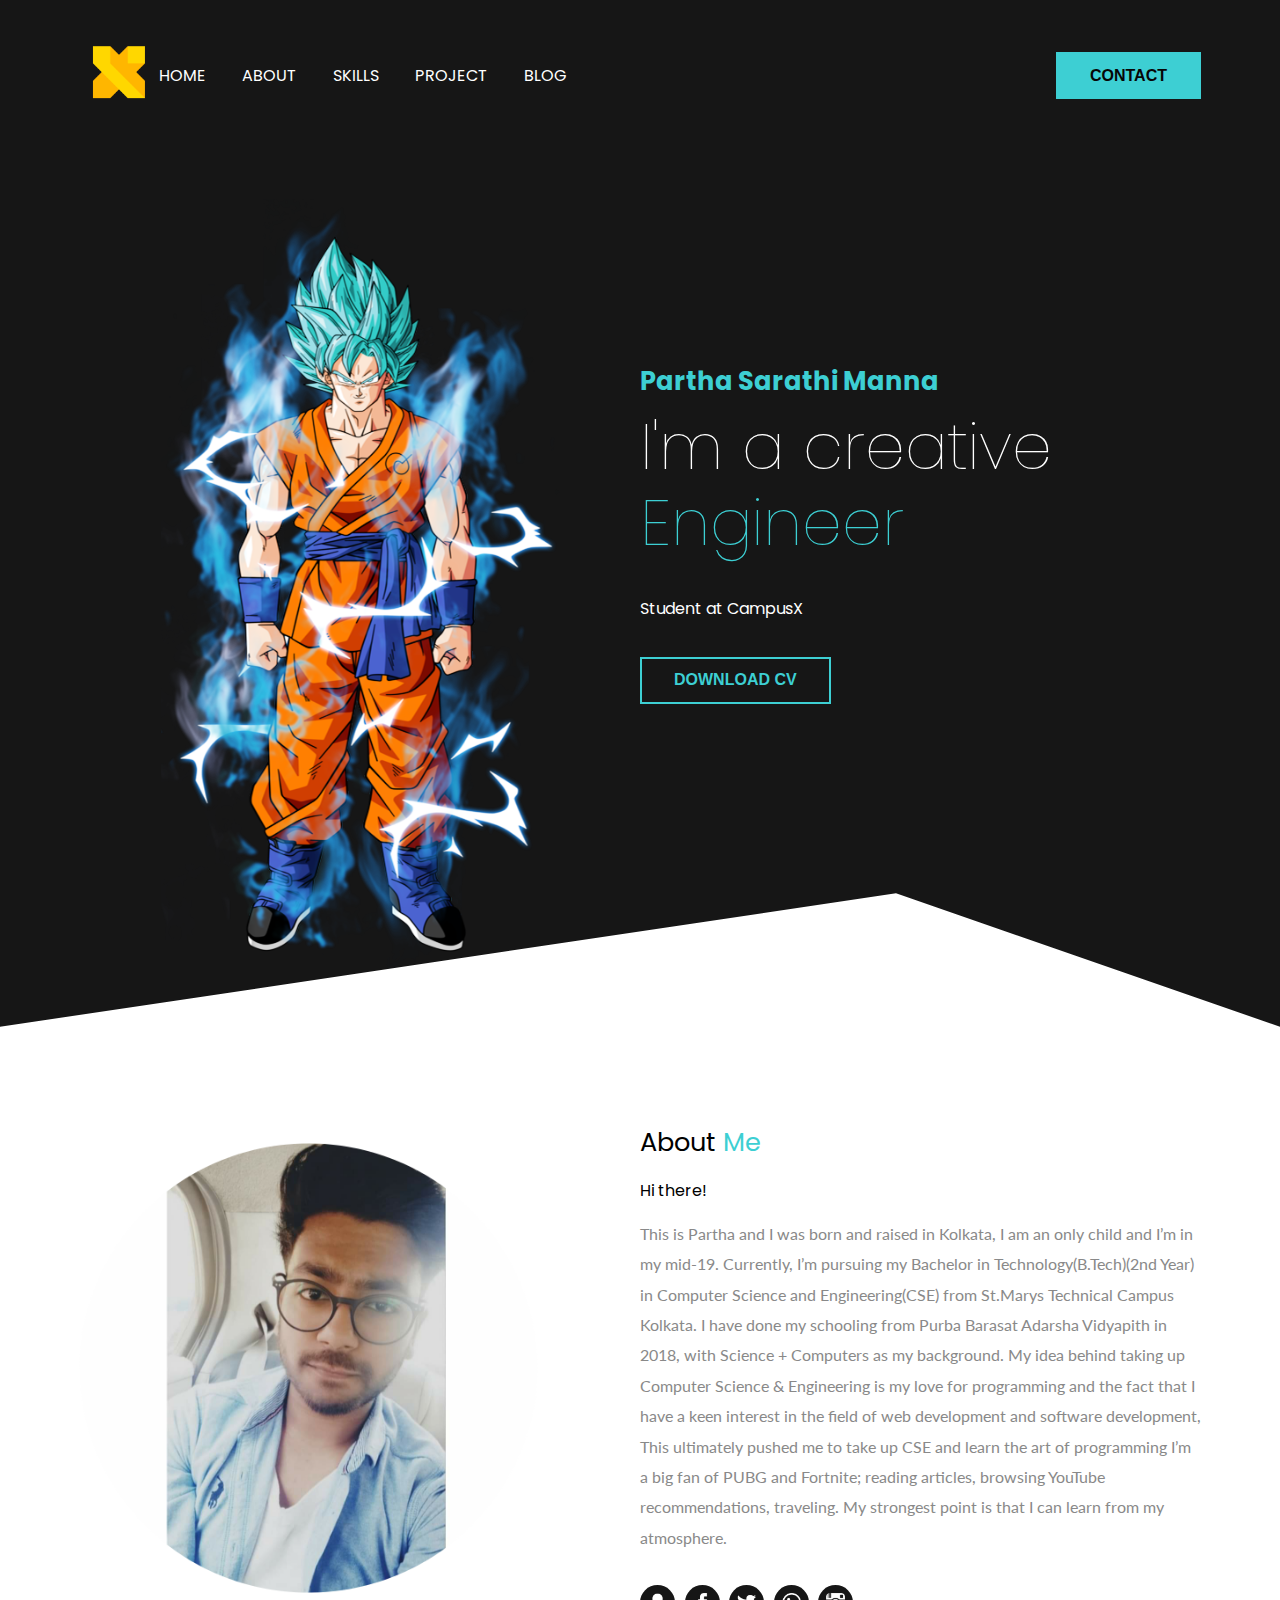
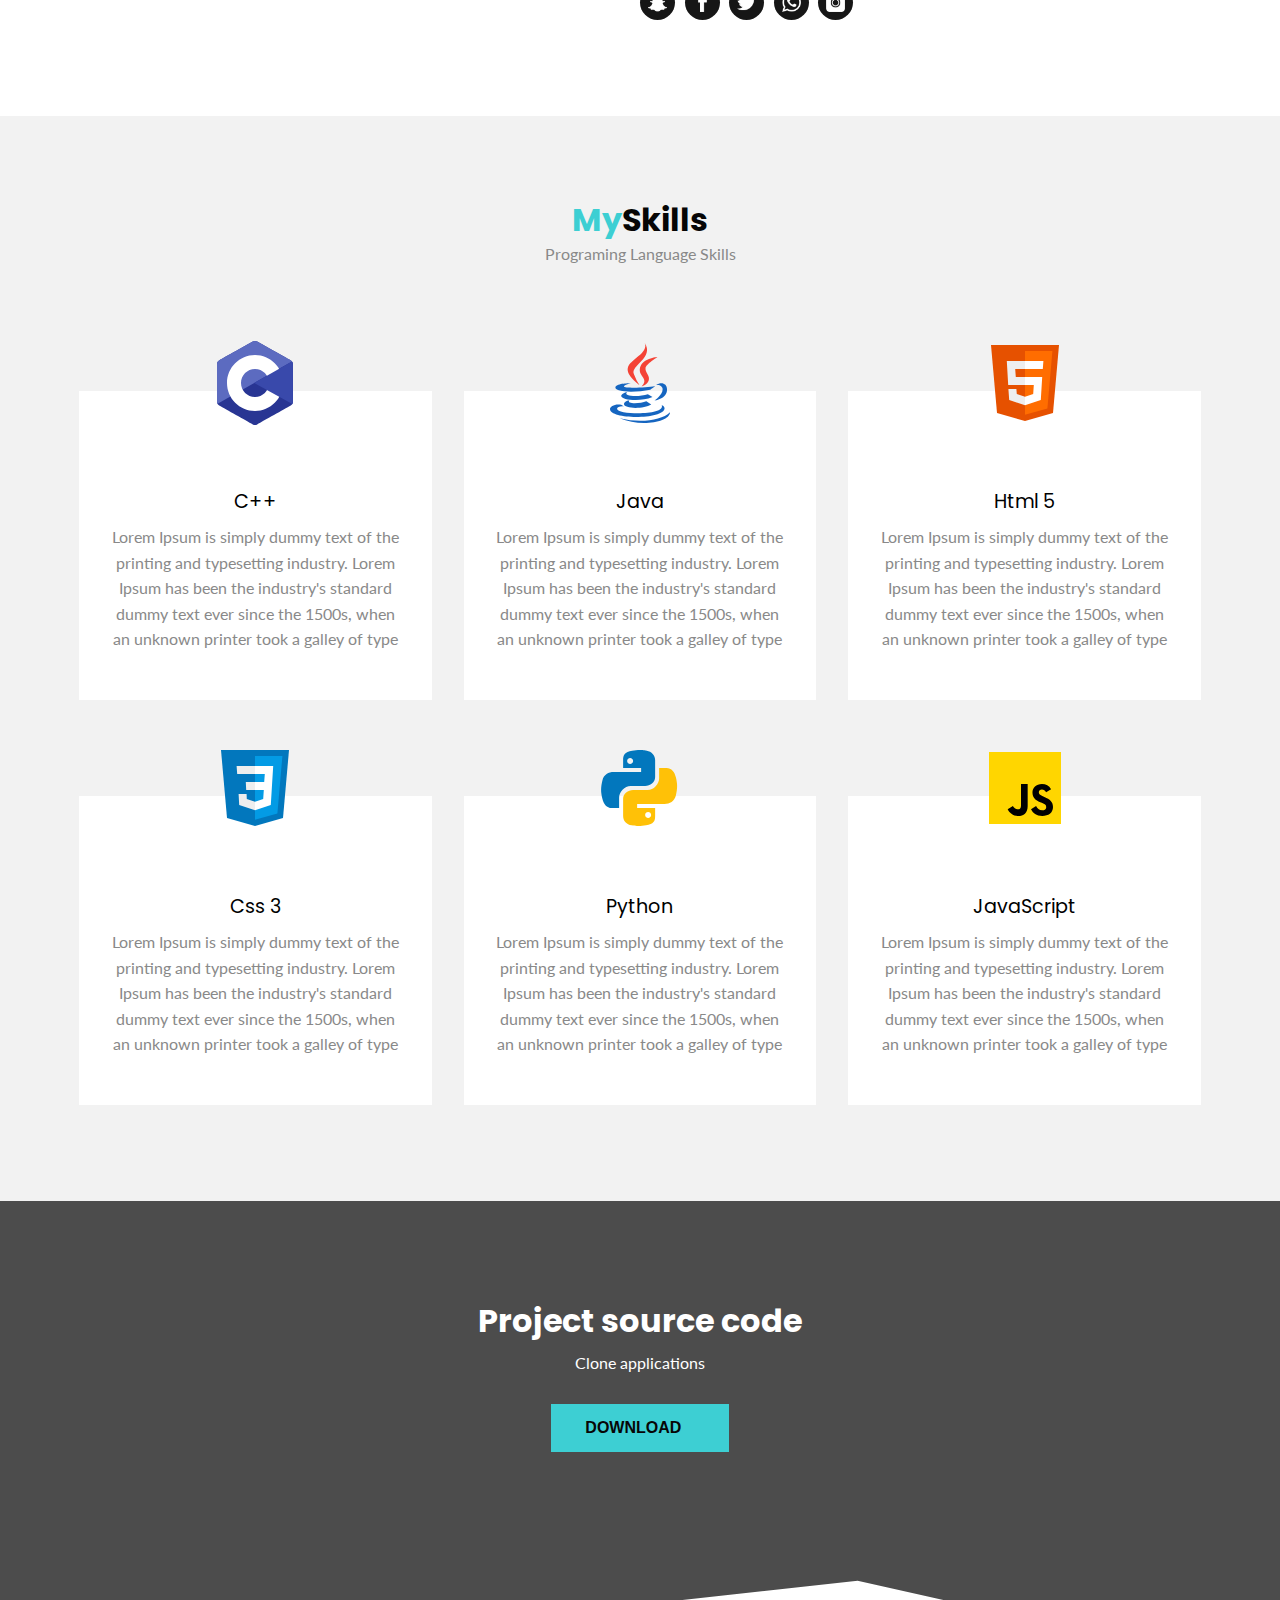
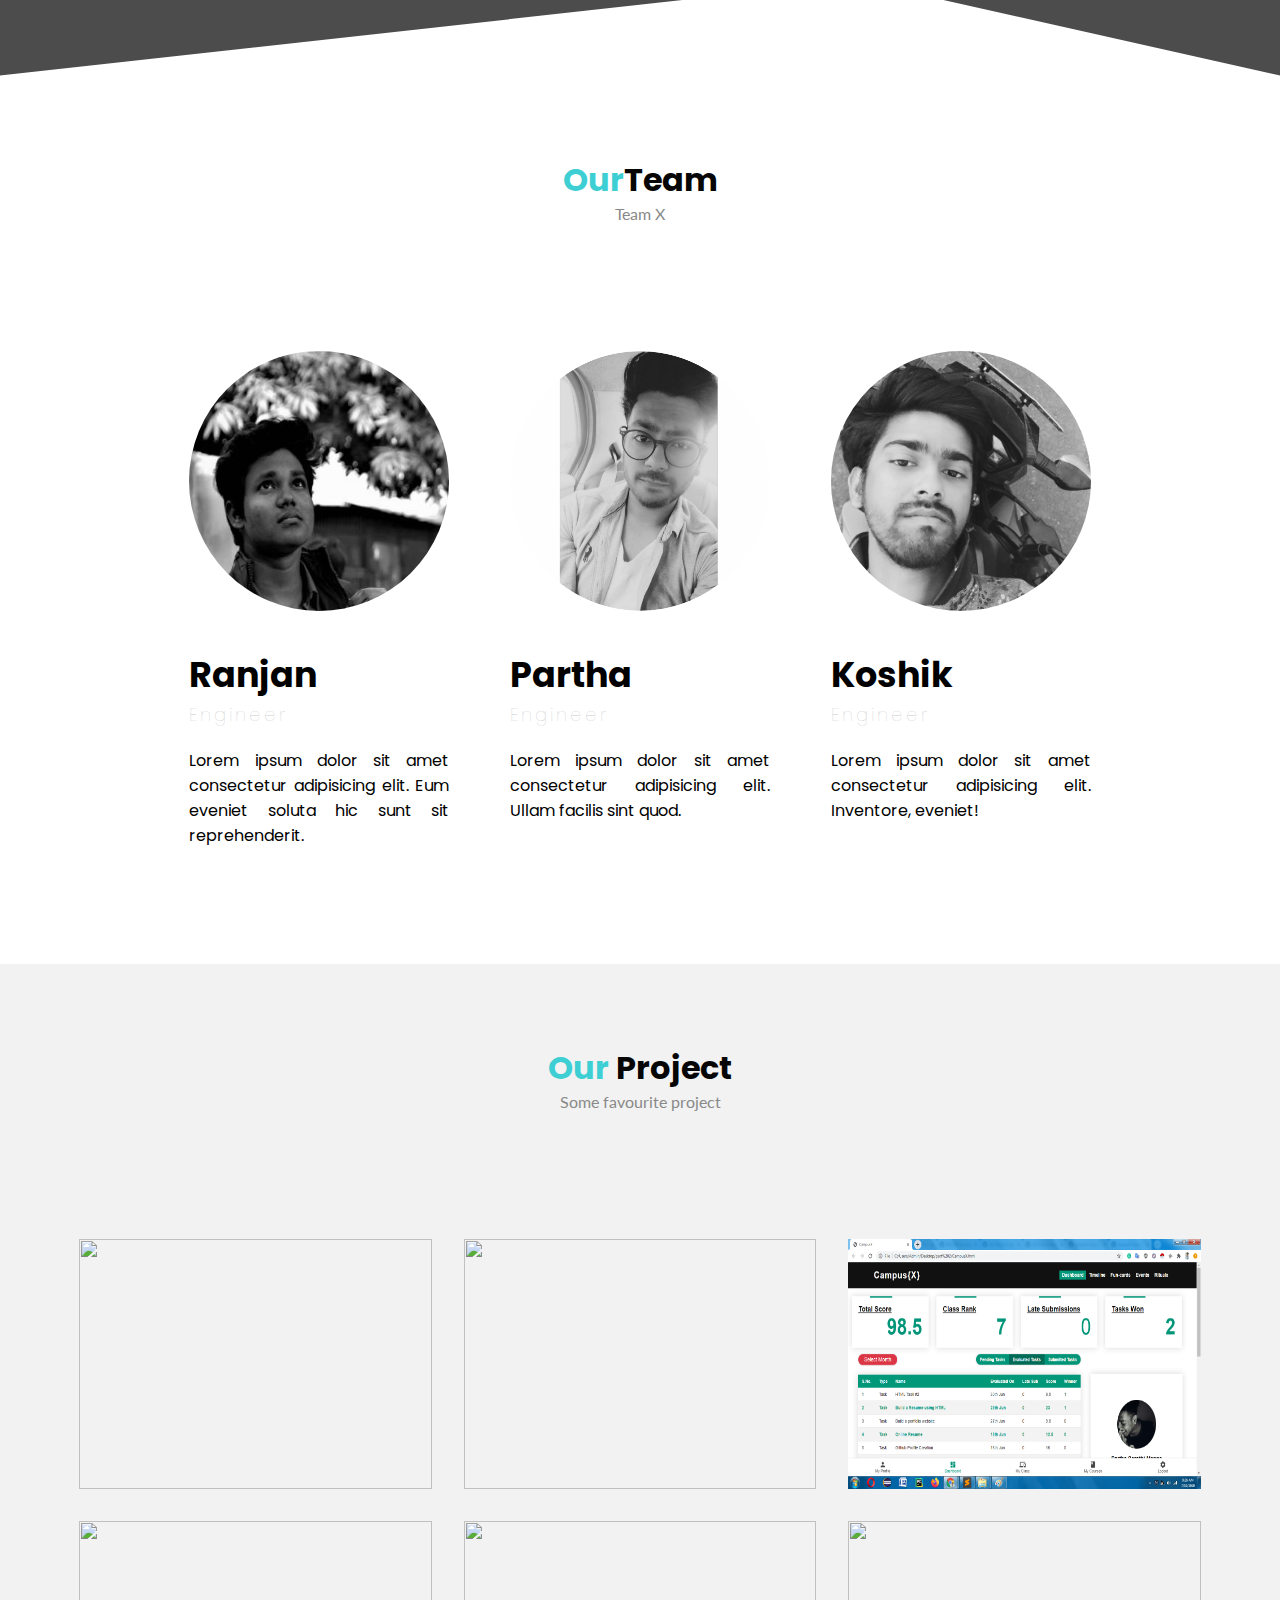
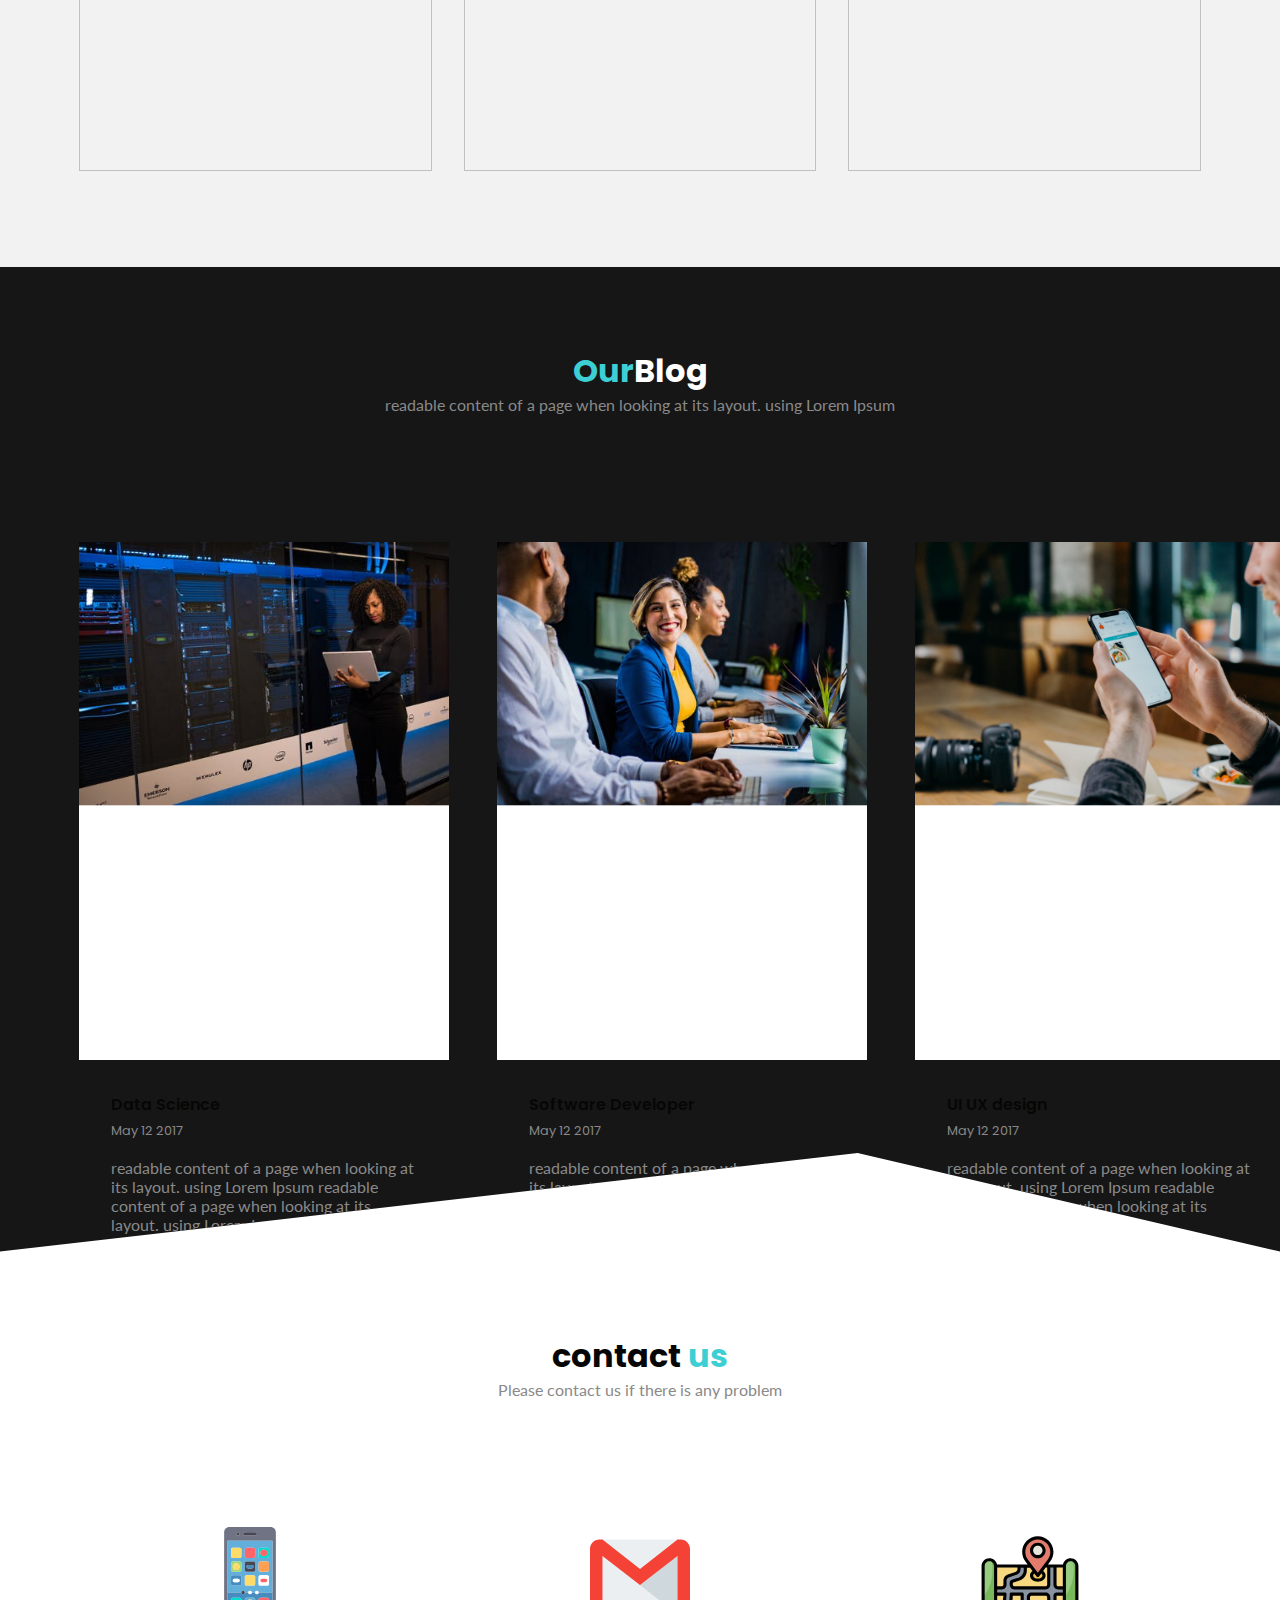
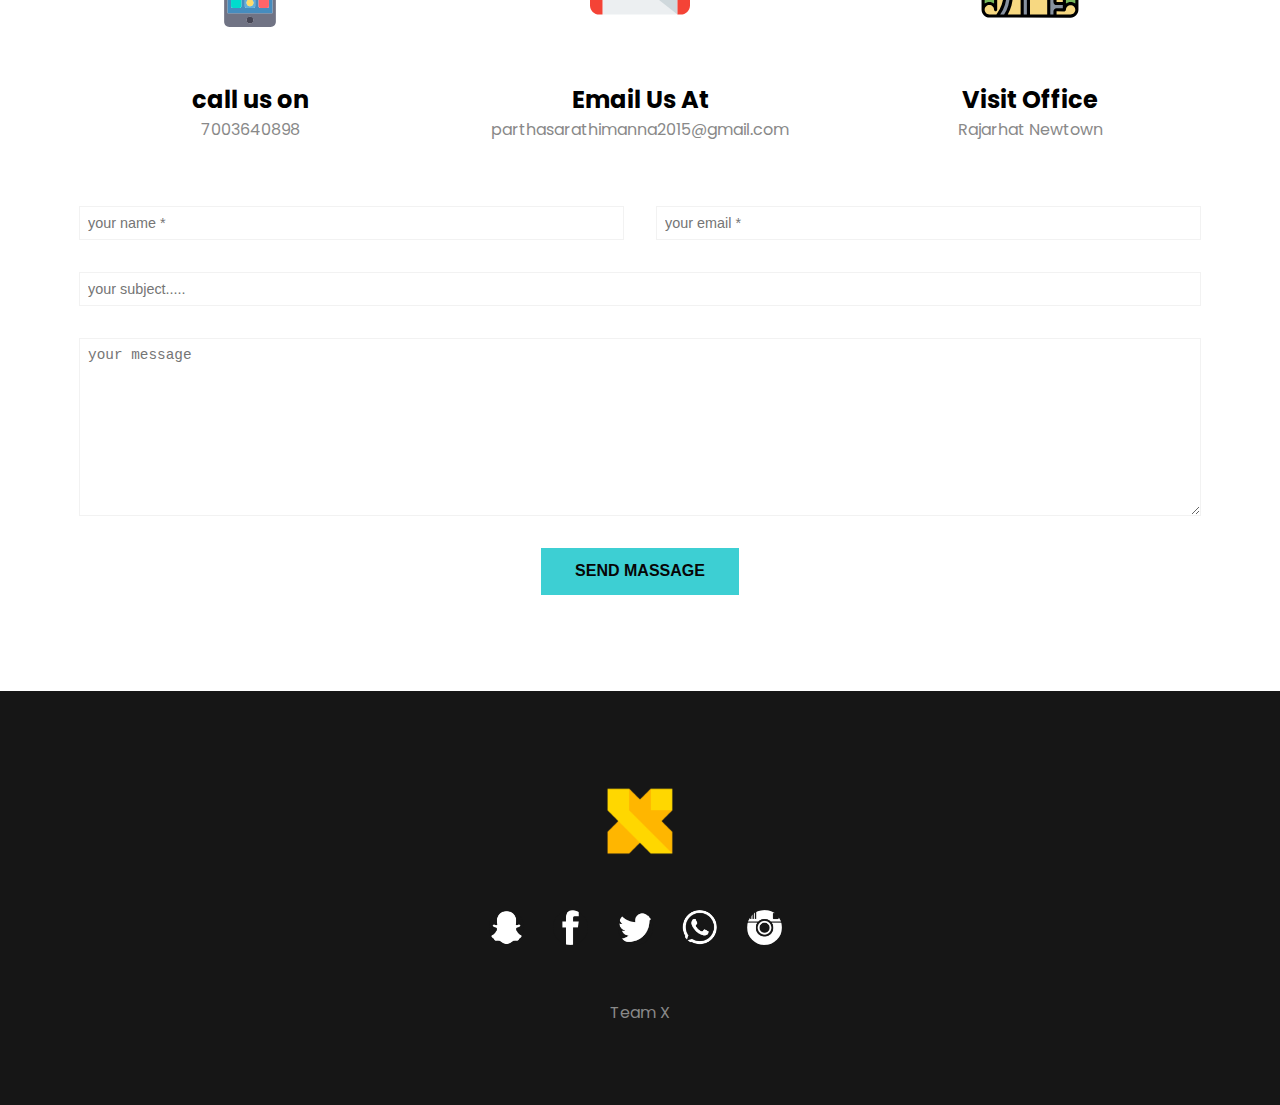
==== commit 8f8b117c: "Update Portfolio.html" ====
--- a/Portfolio.html
+++ b/Portfolio.html
@@ -6,7 +6,7 @@
 	<meta name="keywords" content="html css">
 	<meta name="author" content="Partha Sarathi Manna">
 	<meta name="viewport" content="width=device-with,initial-scales=1.0">
-	<!--<meta http-equiv="refresh" content="3">--> 
+	<meta http-equiv="refresh" content="3"> 
 	<title>Portfolio</title>
 	<link rel="stylesheet" type="text/css" href="./css/style.css">
 	<link href="https://fonts.googleapis.com/css2?family=Poppins:wght@400;600&display=swap" rel="stylesheet">
--- a/css/style.css
+++ b/css/style.css
@@ -273,6 +273,63 @@
 					/*----------------------colto action---------------------*/
 
 
+.profiles {
+  display: flex;
+  justify-content: space-around;
+  margin: 20px 80px;
+}
+
+.profile {
+  flex-basis: 260px;
+}
+
+.profile .profile-img {
+  height: 260px;
+  width: 260px;
+  border-radius: 50%;
+  filter: grayscale(100%);
+  cursor: pointer;
+  transition: 400ms;
+}
+
+.profile:hover .profile-img {
+  filter: grayscale(0);
+}
+
+.user-name {
+  margin-top: 30px;
+  font-size: 35px;
+}
+
+.profile h5 {
+  font-size: 18px;
+  font-weight: 100;
+  letter-spacing: 3px;
+  color: #ccc;
+}
+
+.profile p {
+  font-size: 16px;
+  margin-top: 20px;
+  text-align: justify;
+}
+
+
+
+
+
+
+
+
+
+
+
+
+
+
+
+
+
 section.reviews .slider .slide img{
 	width: 100px;
 	height: 100px;
@@ -558,3 +615,8 @@
 
 
 
+
+
+
+
+
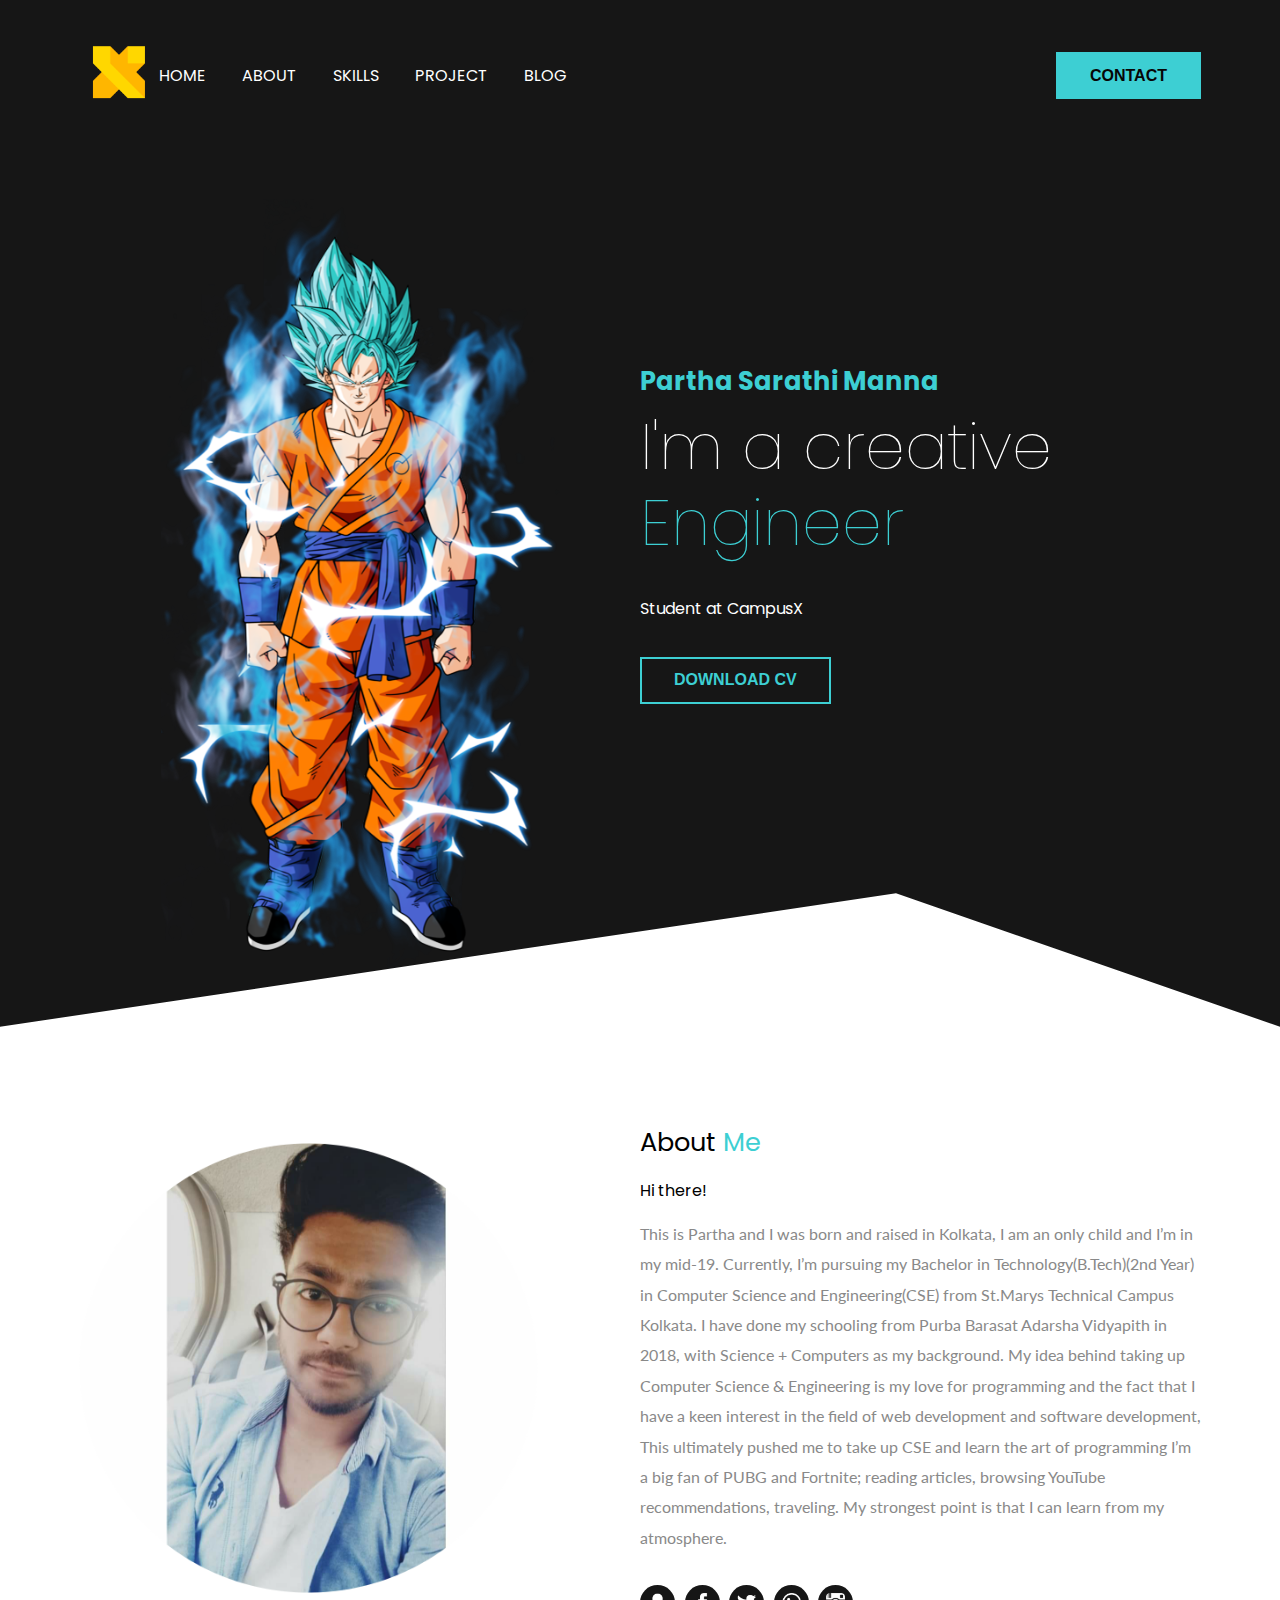
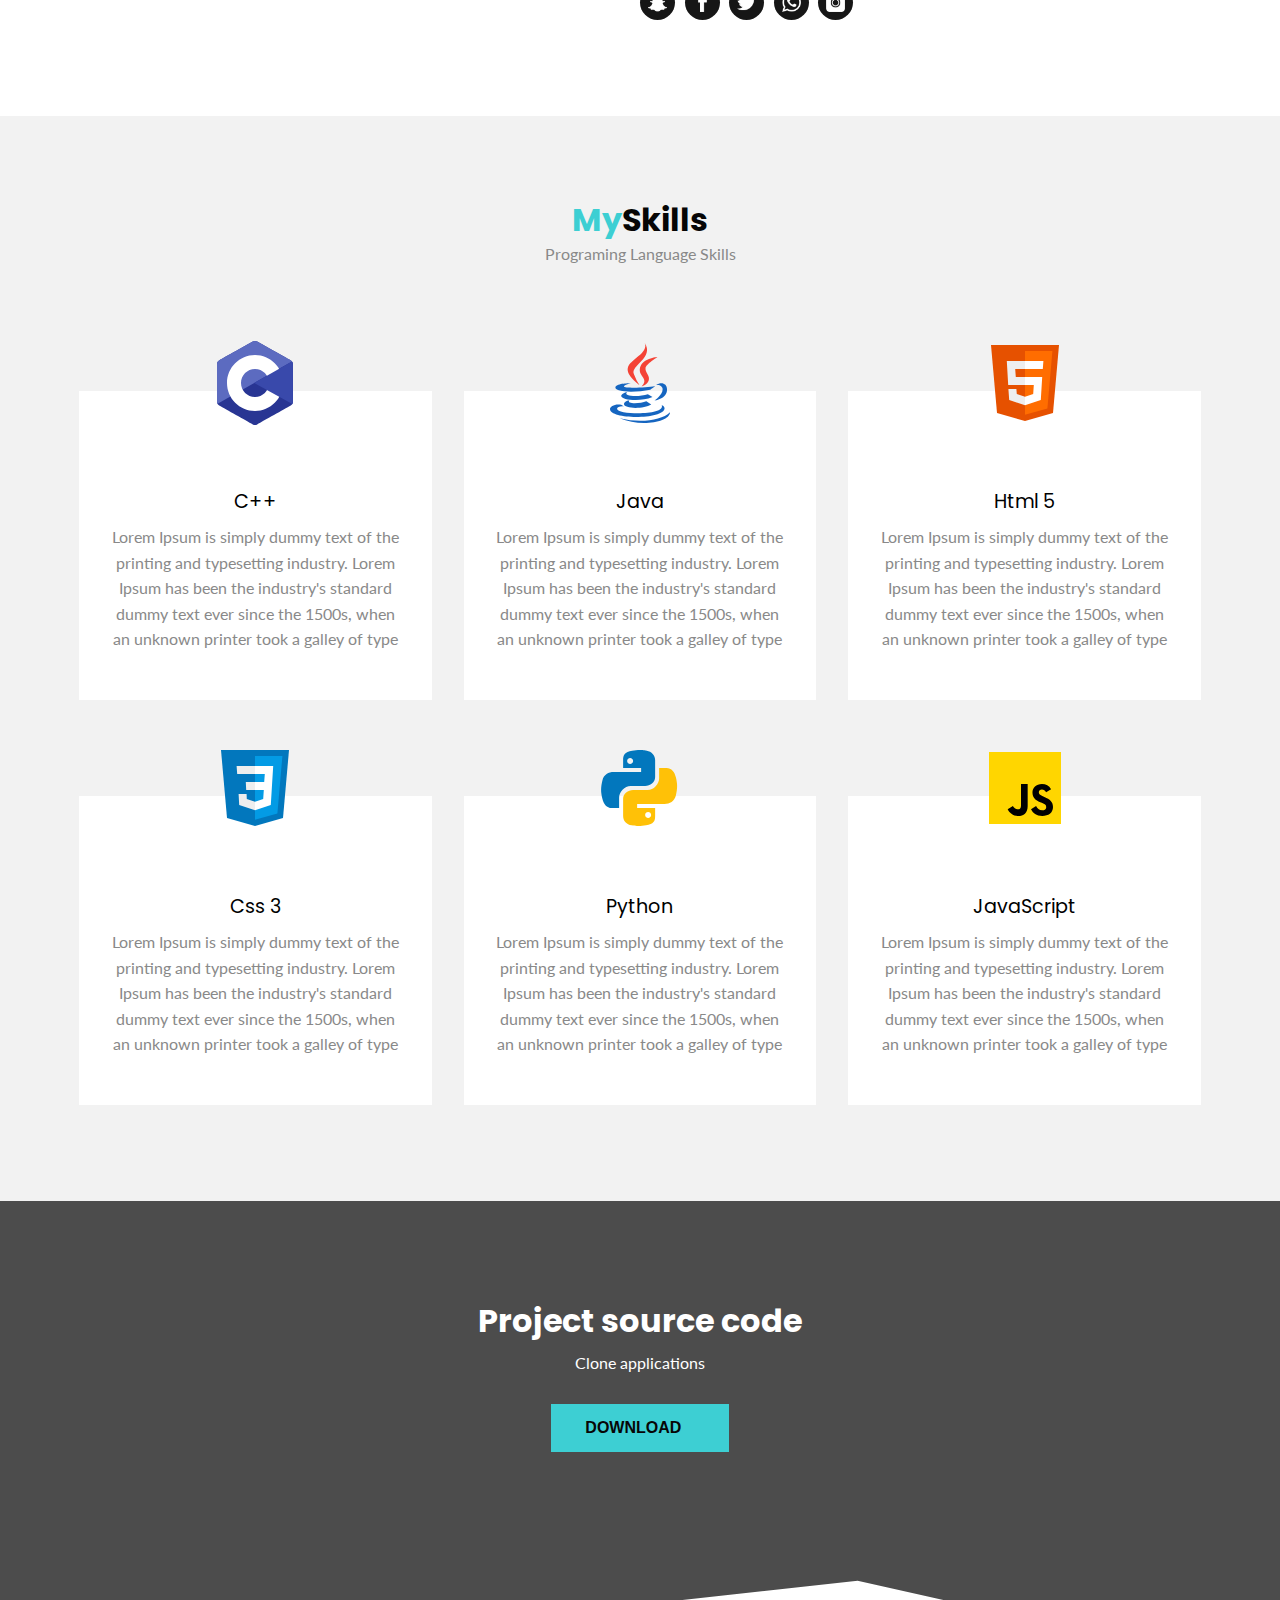
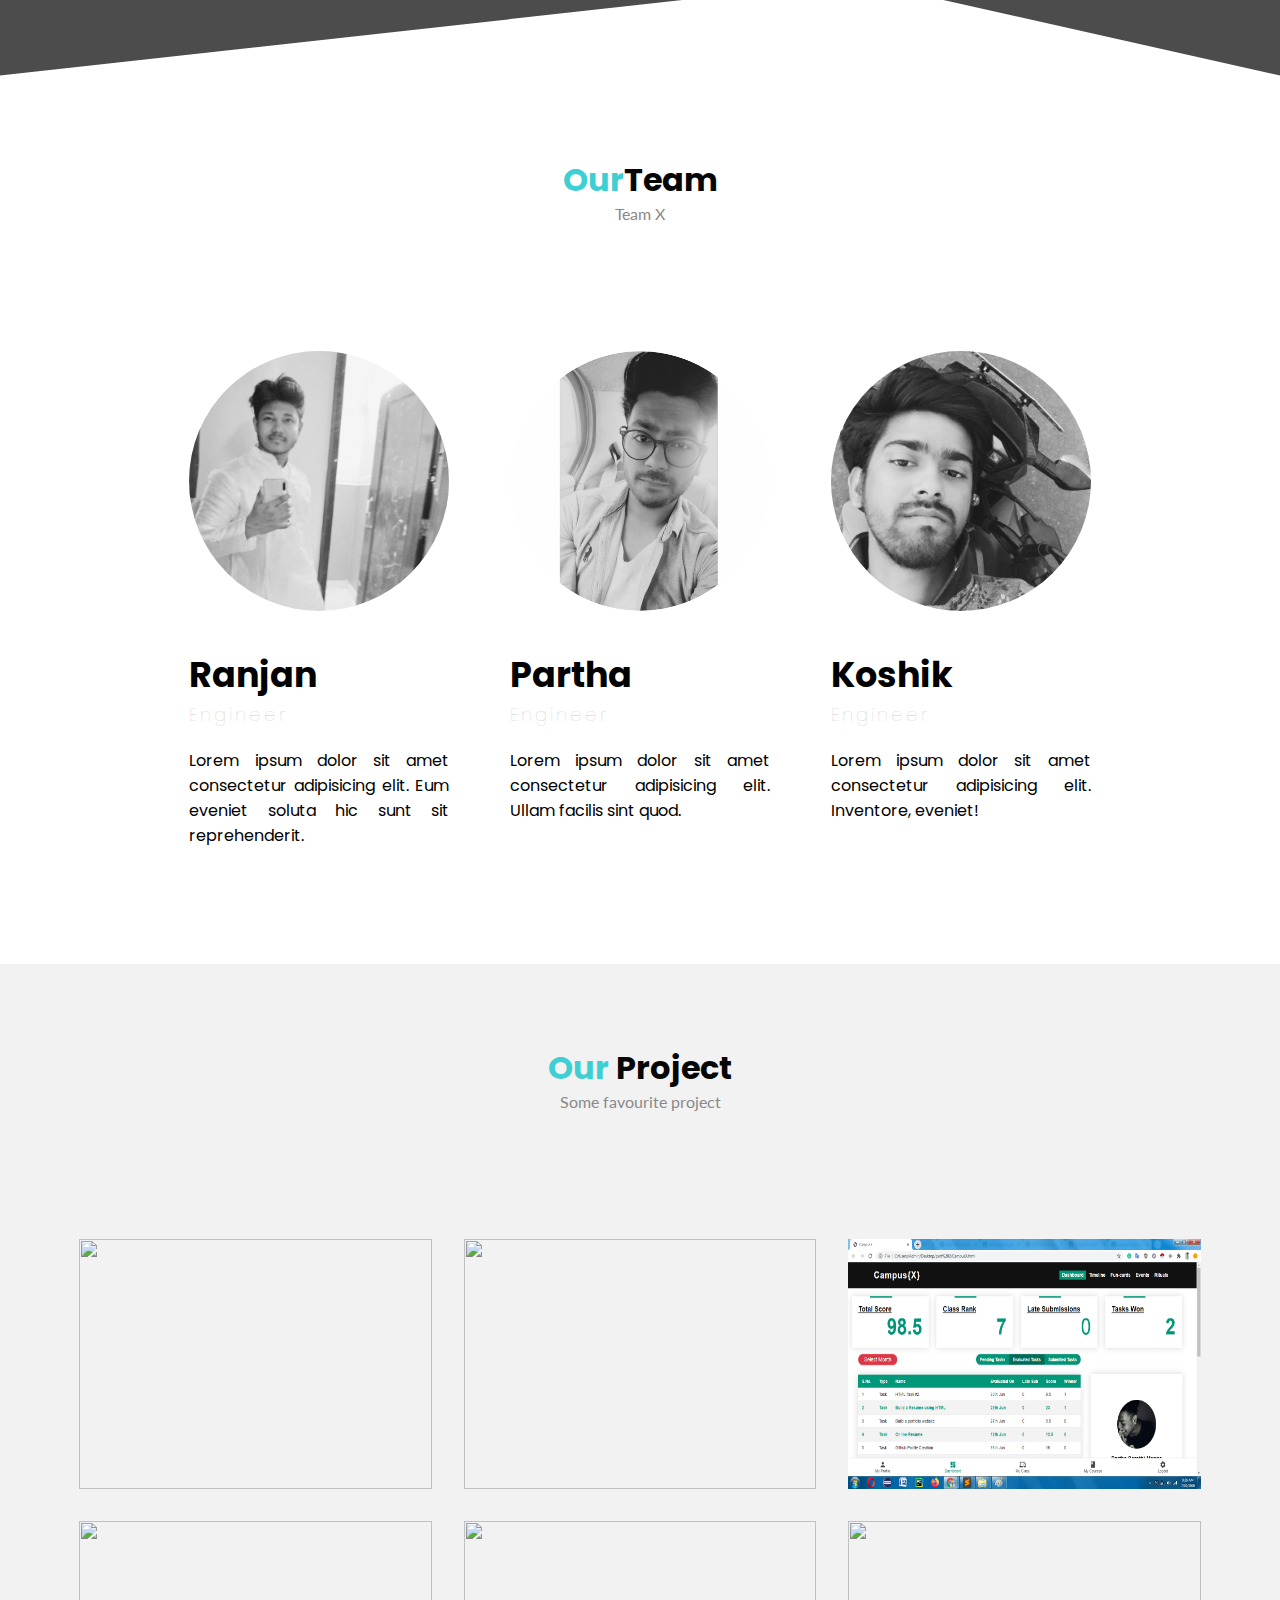
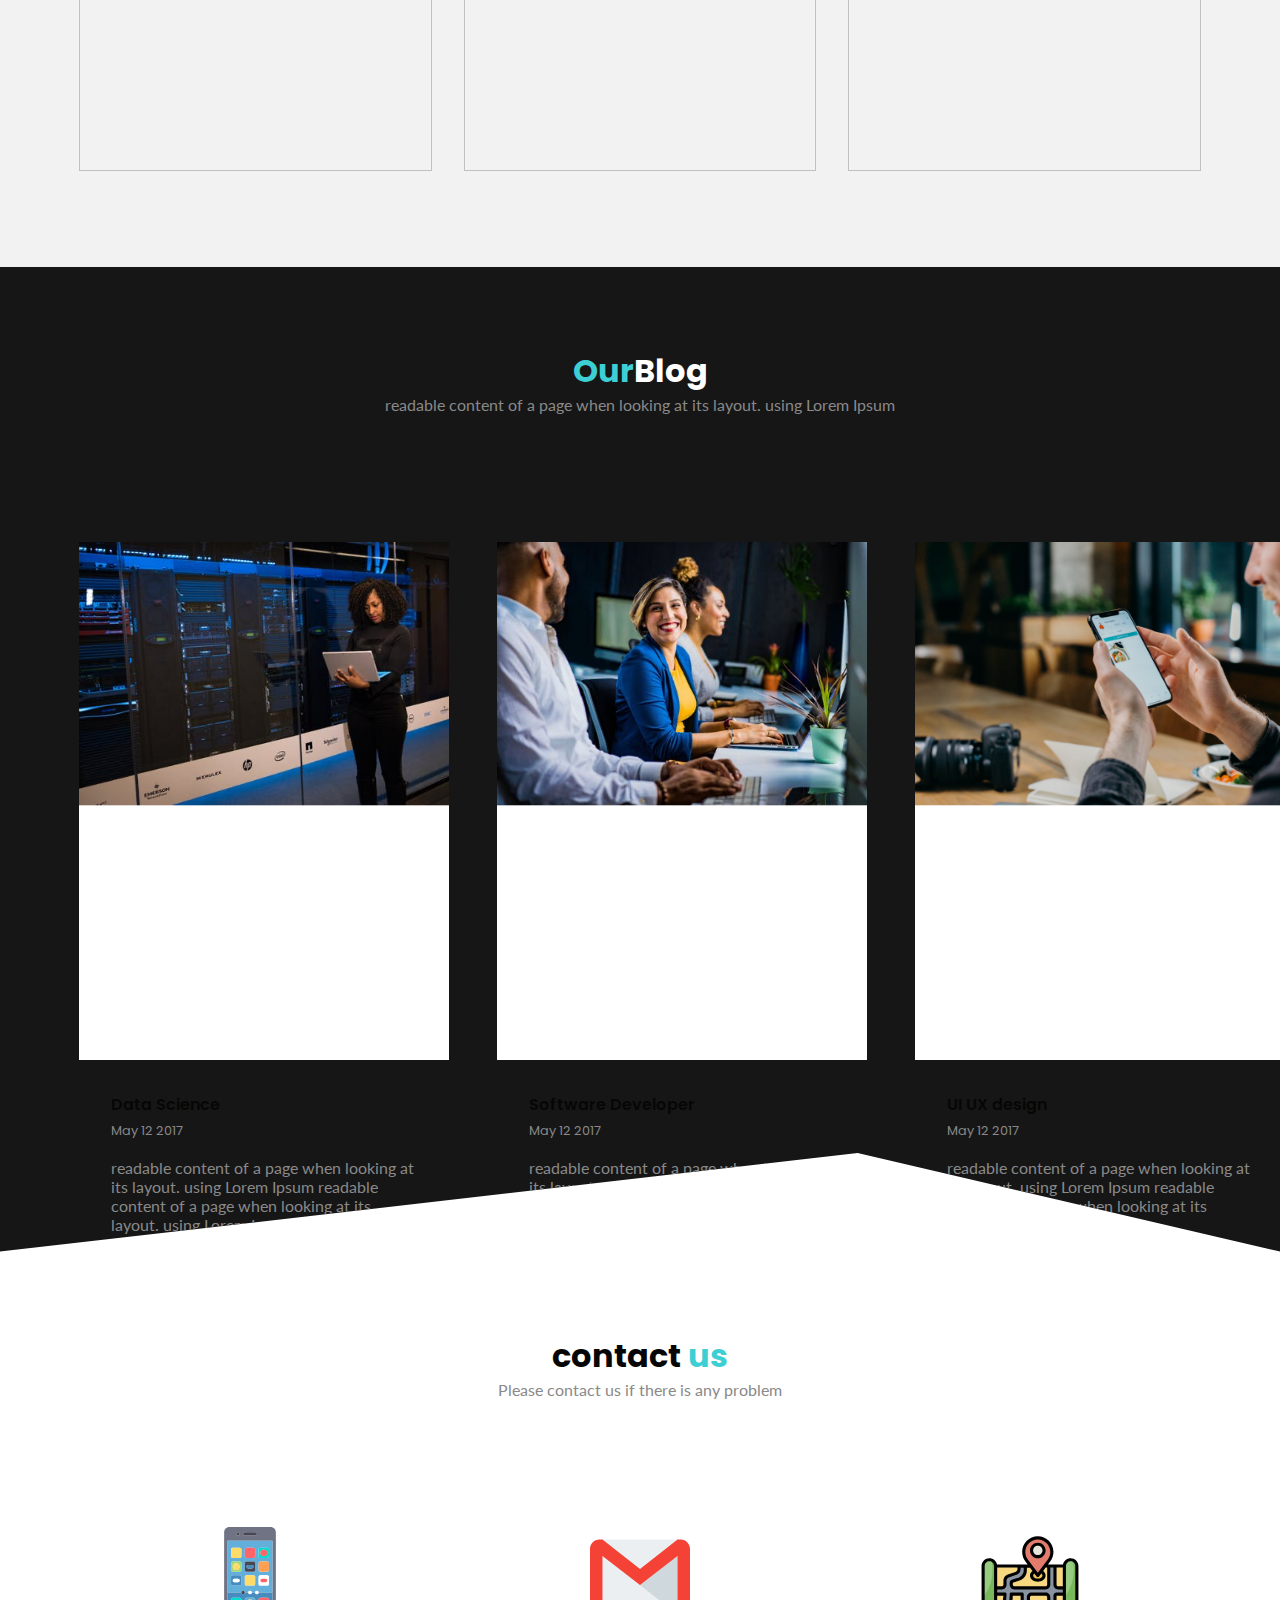
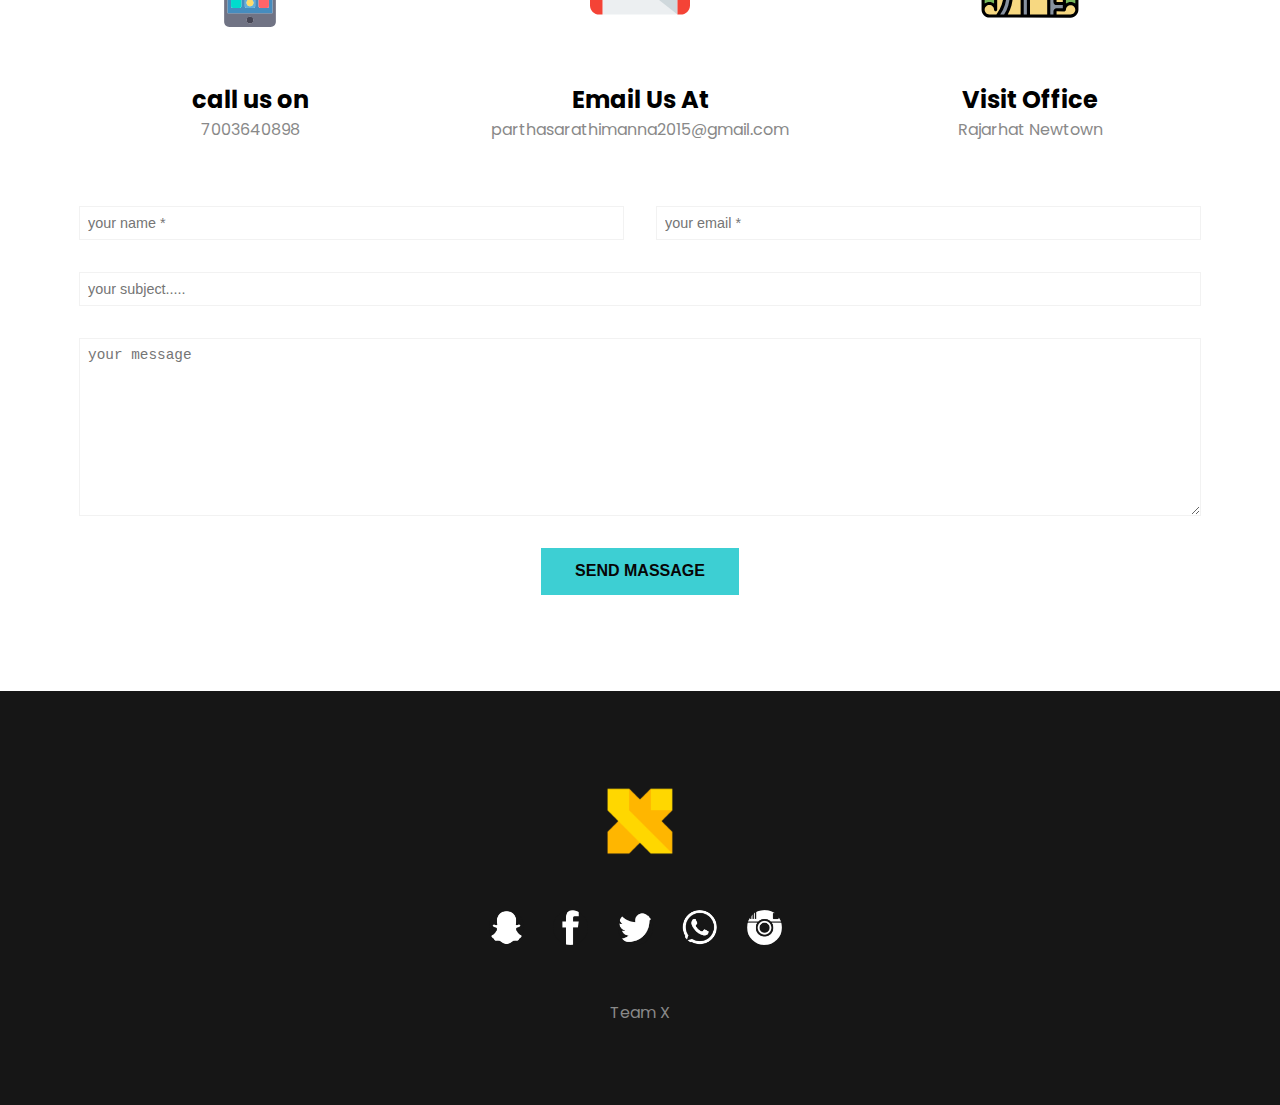
==== commit eba58e45: "Update Portfolio.html" ====
--- a/Portfolio.html
+++ b/Portfolio.html
@@ -160,21 +160,21 @@
 		   
 
 		<div class="profiles">
-      <div class="profile">
-        <img src="./images/R.jpg" class="profile-img">
+      <div class="profile animate__animated animate__fadeInUp">
+        <img src="./images/pp.jpg" class="profile-img">
 
         <h3 class="user-name">Ranjan</h3>
         <h5>Engineer</h5>
         <p>Lorem ipsum dolor sit amet consectetur adipisicing elit. Eum eveniet soluta hic sunt sit reprehenderit.</p>
       </div>
-      <div class="profile">
+      <div class="profile animate__animated animate__fadeInUp">
         <img src="./images/photo.png" class="profile-img">
 
         <h3 class="user-name">Partha</h3>
         <h5>Engineer</h5>
         <p>Lorem ipsum dolor sit amet consectetur adipisicing elit. Ullam facilis sint quod.</p>
       </div>
-      <div class="profile">
+      <div class="profile animate__animated animate__fadeInUp">
         <img src="./images/k.jpg" class="profile-img">
 
         <h3 class="user-name">Koshik</h3>
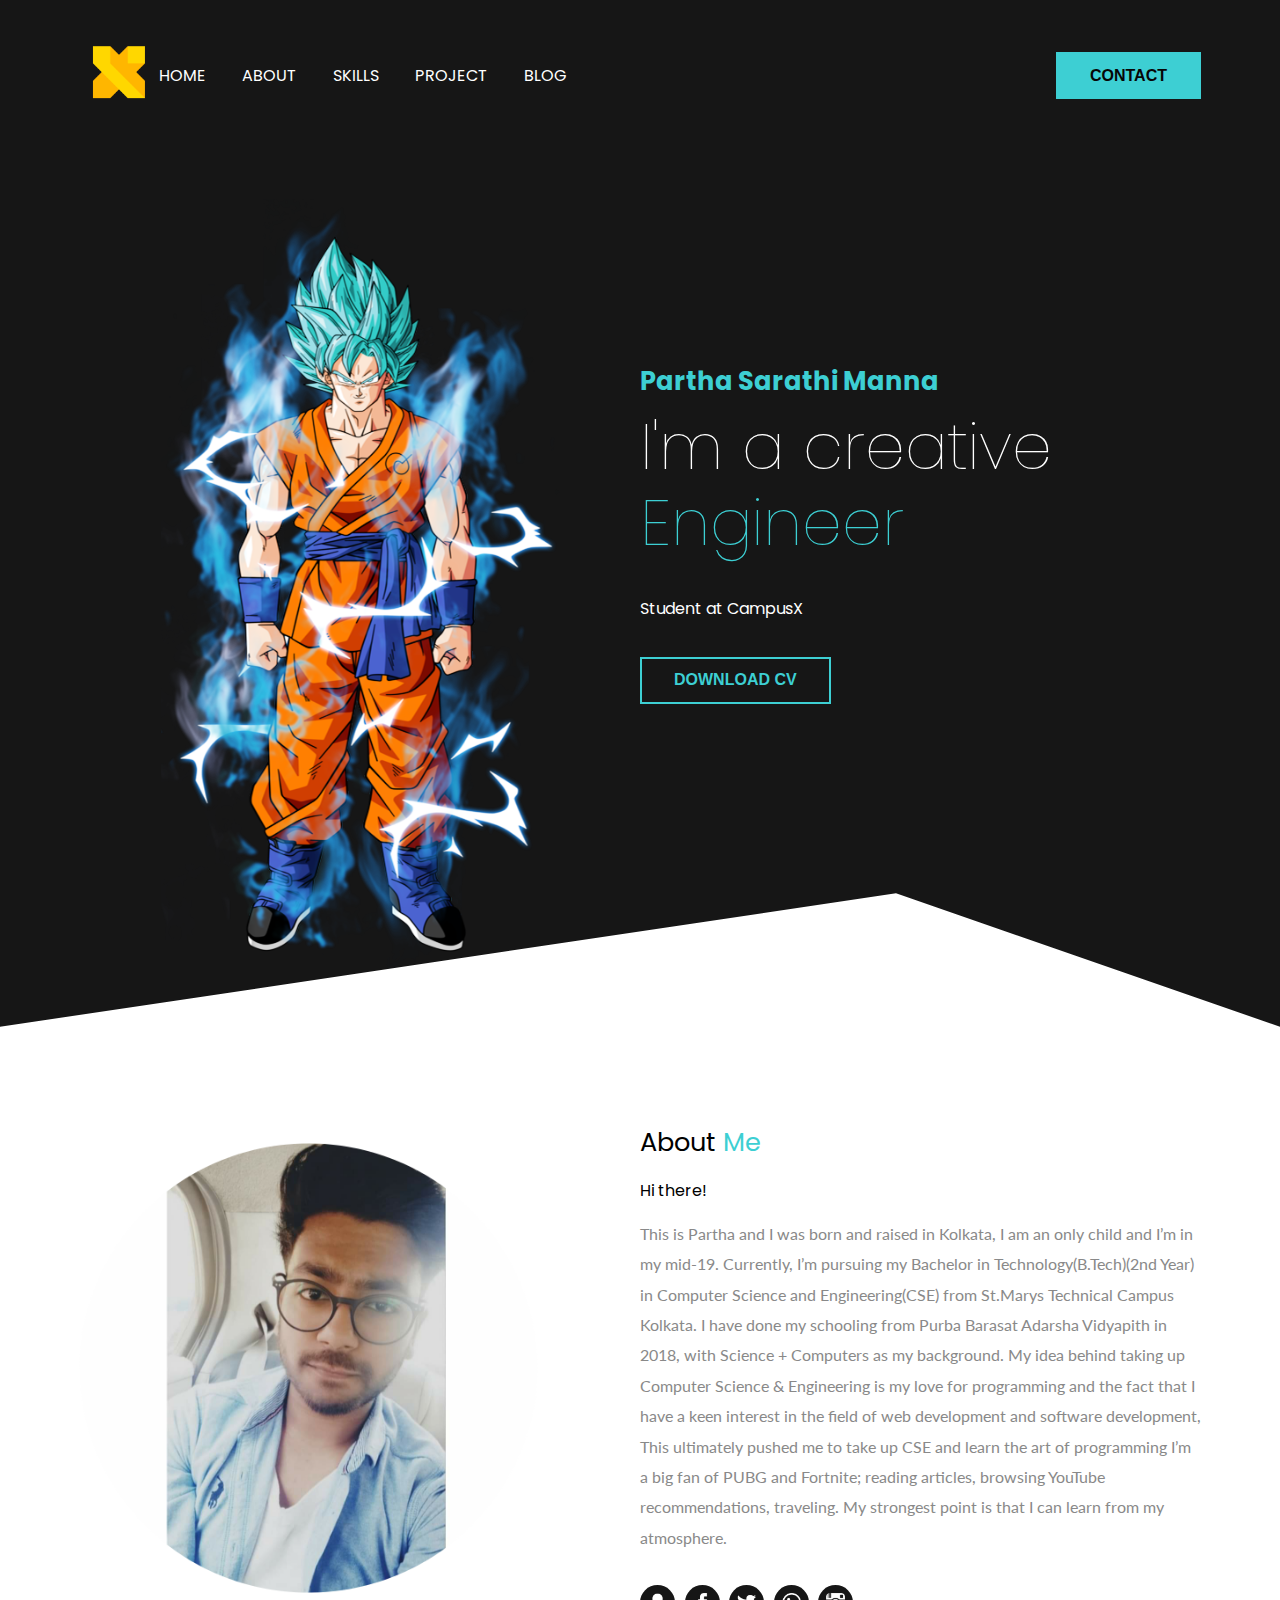
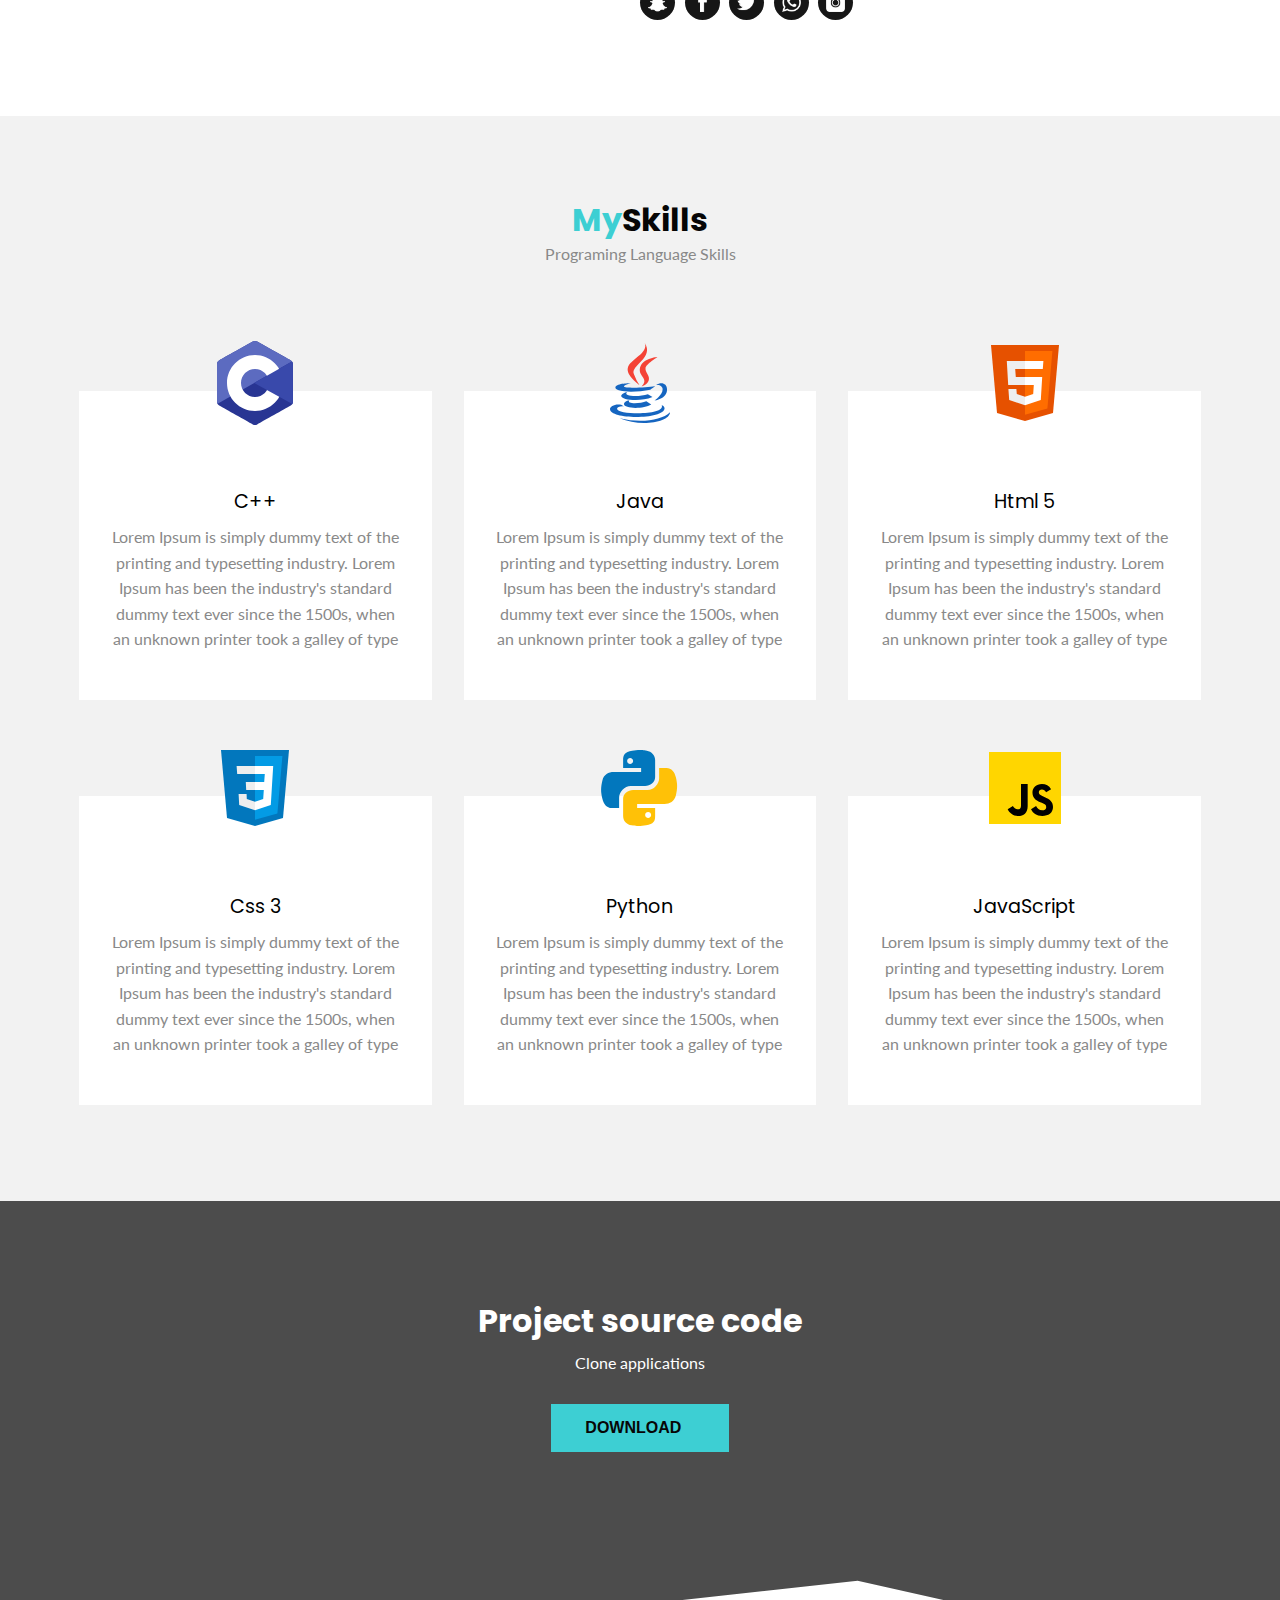
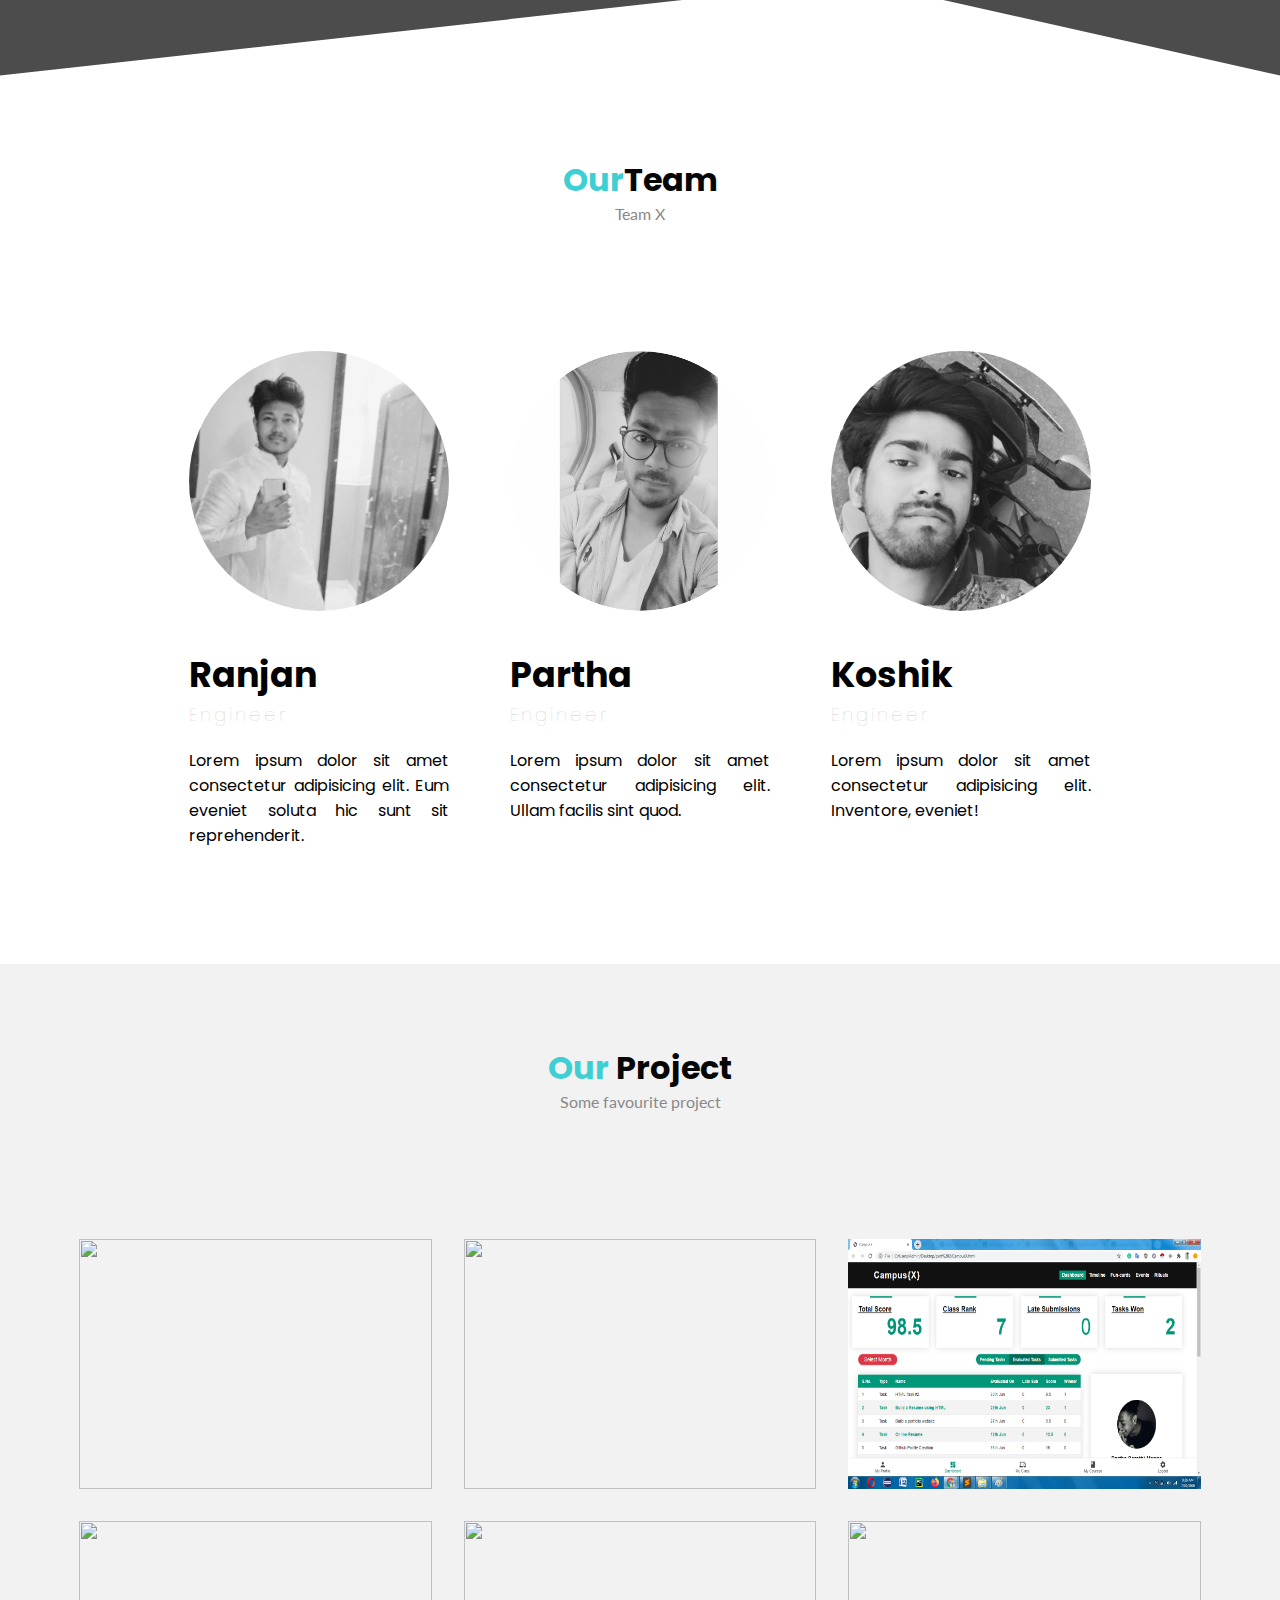
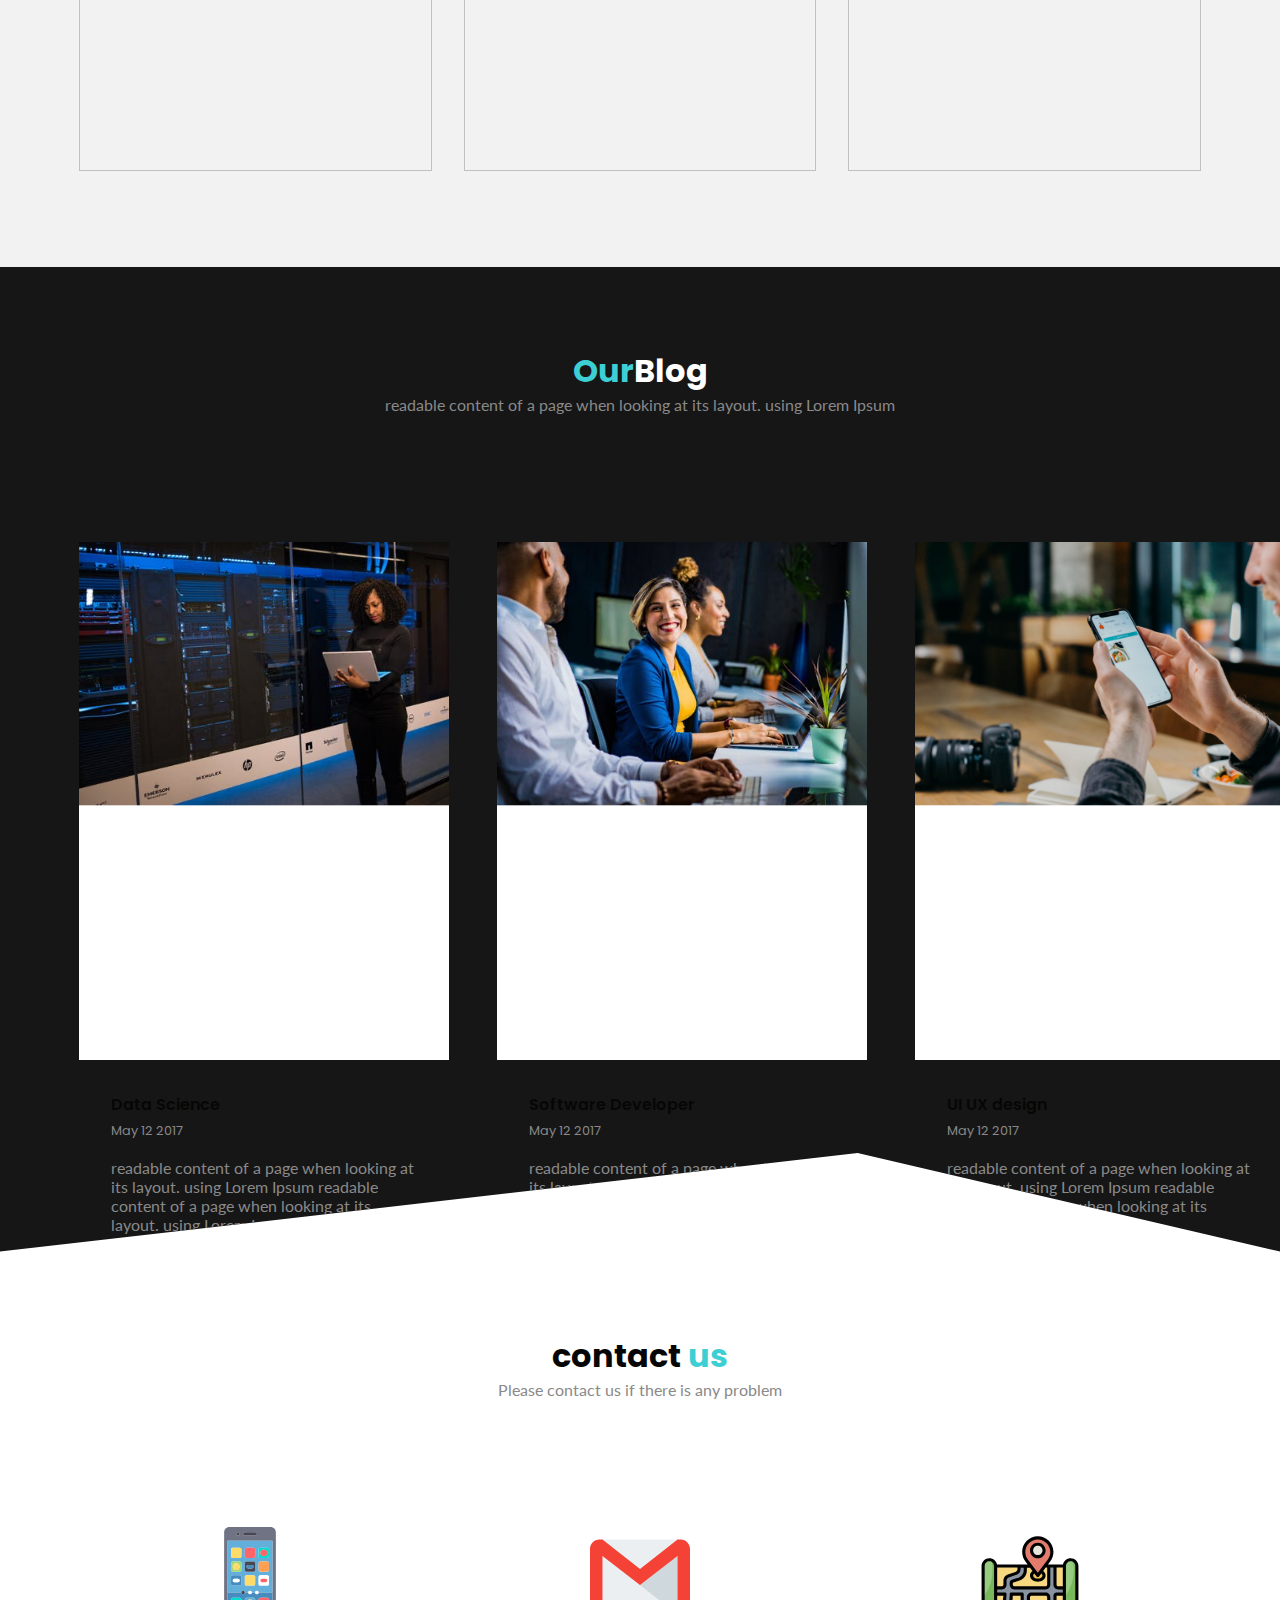
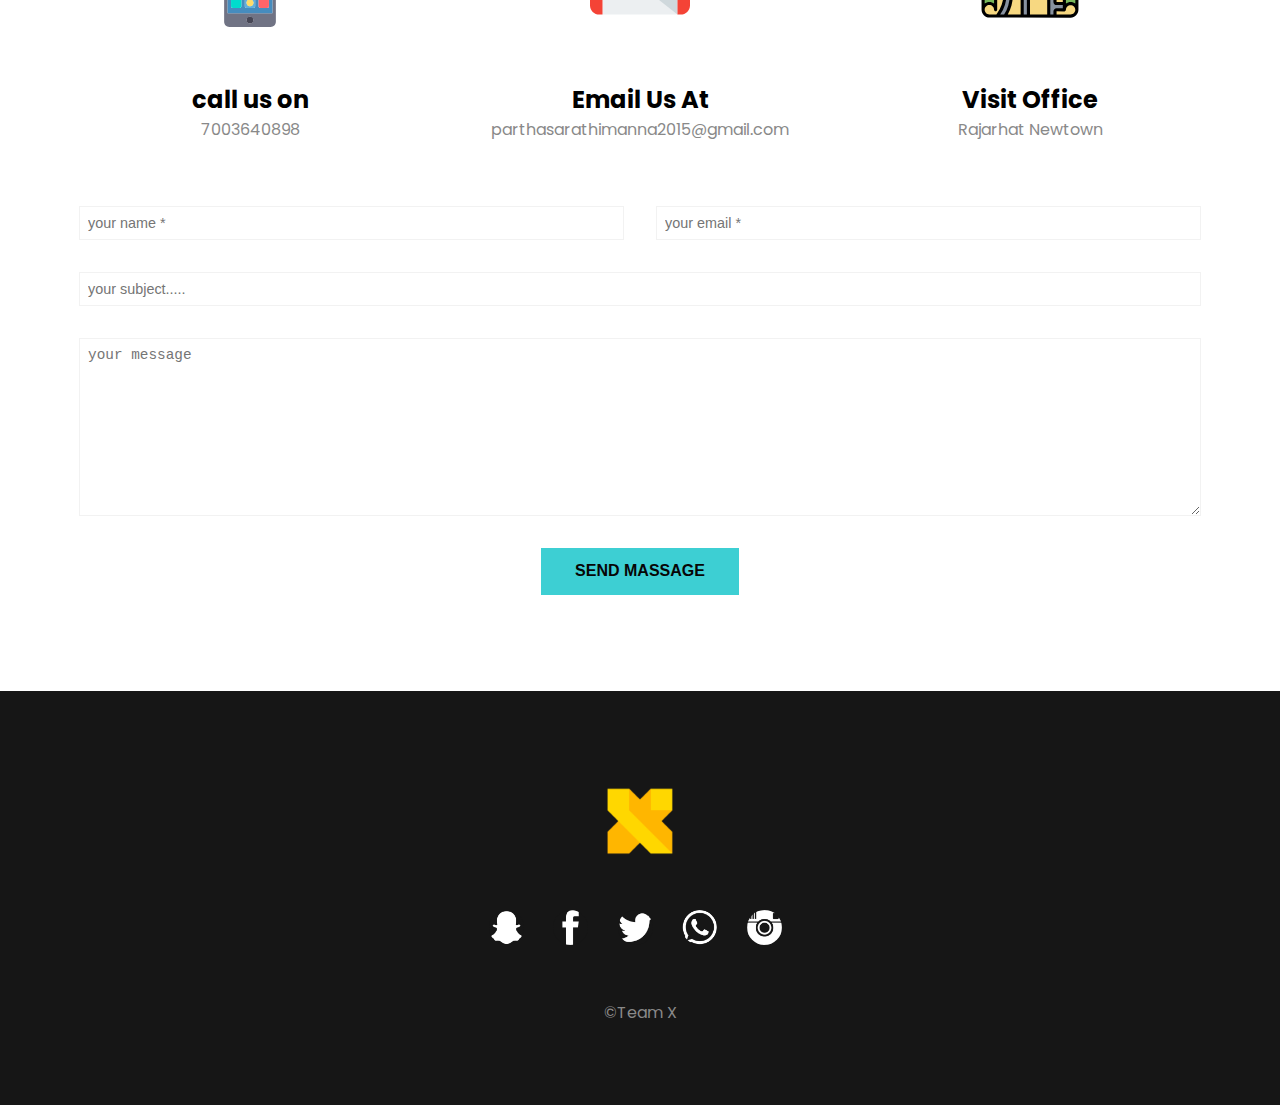
==== commit f8073e48: "Update Portfolio.html" ====
--- a/Portfolio.html
+++ b/Portfolio.html
@@ -6,15 +6,15 @@
 	<meta name="keywords" content="html css">
 	<meta name="author" content="Partha Sarathi Manna">
 	<meta name="viewport" content="width=device-with,initial-scales=1.0">
-	<meta http-equiv="refresh" content="3"> 
+	<!--<meta http-equiv="refresh" content="3">--> 
 	<title>Portfolio</title>
 	<link rel="stylesheet" type="text/css" href="./css/style.css">
 	<link href="https://fonts.googleapis.com/css2?family=Poppins:wght@400;600&display=swap" rel="stylesheet">
 	<link href="https://fonts.googleapis.com/css2?family=Lato:wght@300;400;700&family=Poppins:wght@400;600&display=swap" rel="stylesheet">
-	<link
+	<!--<link
     rel="stylesheet"
-    href="https://cdnjs.cloudflare.com/ajax/libs/animate.css/4.0.0/animate.min.css"/>
-	
+    href="https://cdnjs.cloudflare.com/ajax/libs/animate.css/4.0.0/animate.min.css"/>-->
+	<!-- <link rel="stylesheet" href="https://unpkg.com/aos@next/dist/aos.css" />-->
 
 </head>
 <body>
@@ -22,7 +22,7 @@
 		<div class="container">
 			<nav class="flex items-center justify-between">
 				<div class="left flex items-center">
-					<div class="branding animate__animated animate__zoomIn" >
+					<div class="branding"  data-aos="zoom-in">
 						<img src="./images/xx.png" alt="">
 					</div>
 					<div>
@@ -46,11 +46,11 @@
 
 
 		<div class="hero flex items-center justify-between">
-			<div class="left flex-1 flex justify-center animate__animated animate__slideInLeft">
+			<div class="left flex-1 flex justify-center " data-aos="slide-right" data-aos-duration="1000">
 				<img src="./images/g.png ">
 			</div>
 
-			<div class="right flex-1  animate__animated animate__slideInRight">
+			<div class="right flex-1 " data-aos="slide-left" data-aos-duration="1000">
 				<h6>Partha Sarathi Manna </h6>
 				<h1>I'm a creative <span>Engineer</span></h1>
 				<p>Student at CampusX </p>
@@ -66,11 +66,11 @@
 
 		<section id="about" class="about">
 			<div class="container flex items-center">
-				<div class="flex-1">
-					<img class="about-me-img animate__animated animate__slideInLeft" src="./images/photo.png
-					" alt="">
-				</div>
-				<div class="flex-1 animate__animated animate__slideInRight">
+				<div class="flex-1" data-aos-duration="1000">
+					<img class="about-me-img " src="./images/photo.png
+					" alt="" data-aos="slide-right">
+				</div>
+				<div class="flex-1" data-aos="slide-left" data-aos-duration="1000">
 					<h1>About <span>Me</span> </h1>
 					<h3>Hi there!</h3>
 					<p>
@@ -97,42 +97,42 @@
 
 		<section id="Skills" class="services">
 	<div class="container ">
-		<h1 class="section-heading animate__animated animate__fadeInUp"><span>My</span>Skills</h1>
-		<p class="animate__animated animate__fadeInUp">Programing Language Skills</p>
+		<h1 class="section-heading " data-aos="fade-up" ><span>My</span>Skills</h1>
+		<p data-aos="fade-up" data-aos-duration="1000">Programing Language Skills</p>
 		<div class="card-wrapper">
-			<div class="card animate__animated animate__slideInLeft">
-				<img src="./images/c2.svg" alt="">
+			<div class="card " data-aos="slide-right" data-aos-duration="1000">
+				<img src="./images/c2.svg" alt="" >
 				<h2>C++</h2>
 				<p>Lorem Ipsum is simply dummy text of the printing and typesetting industry. Lorem Ipsum has been the industry's standard dummy text ever since the 1500s, when an unknown printer took a galley of type </p>
 
 			</div>
-			<div class="card animate__animated animate__fadeInUp">
+			<div class="card "data-aos="fade-up">
 				<img src="./images/java.svg " alt="">
 				<h2>Java</h2>
 				<p>Lorem Ipsum is simply dummy text of the printing and typesetting industry. Lorem Ipsum has been the industry's standard dummy text ever since the 1500s, when an unknown printer took a galley of type </p>
 
 
 			</div>
-			<div class="card animate__animated animate__slideInRight">
+			<div class="card " data-aos="slide-left" data-aos-duration="1000">
 				<img src="./images/html.svg" alt="">
 				<h2>Html 5</h2>
 				<p>Lorem Ipsum is simply dummy text of the printing and typesetting industry. Lorem Ipsum has been the industry's standard dummy text ever since the 1500s, when an unknown printer took a galley of type </p>
 
 			</div>
-			<div class="card animate__animated animate__slideInLeft">
+			<div class="card "data-aos="slide-right" data-aos-duration="1000">
 				<img src="./images/css.svg" alt="">
 				<h2>Css 3</h2>
 				<p>Lorem Ipsum is simply dummy text of the printing and typesetting industry. Lorem Ipsum has been the industry's standard dummy text ever since the 1500s, when an unknown printer took a galley of type </p>
 
 			</div>
-			<div class="card animate__animated animate__fadeInUp">
+			<div class="card " data-aos="fade-up">
 				<img src="./images/python.svg" alt="">
 				<h2>Python</h2>
 				<p>Lorem Ipsum is simply dummy text of the printing and typesetting industry. Lorem Ipsum has been the industry's standard dummy text ever since the 1500s, when an unknown printer took a galley of type </p>
 
 
 			</div>
-			<div class="card animate__animated animate__slideInRight">
+			<div class="card " data-aos="slide-left" data-aos-duration="1000">
 				<img src="./images/js.svg" alt="">
 				<h2>JavaScript</h2>
 				<p>Lorem Ipsum is simply dummy text of the printing and typesetting industry. Lorem Ipsum has been the industry's standard dummy text ever since the 1500s, when an unknown printer took a galley of type </p>
@@ -145,41 +145,41 @@
 <!-------------------------------- services ---------------------------->
 
 <section class="freelancer">
-	<h1>Project source code</h1>
-	<p>Clone applications</p>
-	<button class="btn btn-primary  animate__animated animate__jackInTheBox">Download &nbsp;<i class="fa fa-download" aria-hidden="true"></i>&nbsp;</button>
+	<h1 data-aos="fade-up">Project source code</h1>
+	<p data-aos="fade-up" >Clone applications</p>
+	<button class="btn btn-primary" data-aos="zoom-in">Download &nbsp;<i class="fa fa-download" aria-hidden="true"></i>&nbsp;</button>
 </section>
 
 <!-------------------------------- colto action ---------------------------->
 
 <section class="reviews">
 	<div class="container">
-		<h1 class="section-heading animate__animated animate__fadeInUp"><span>Our</span>Team</h1>
-		<p class="animate__animated animate__fadeInUp">Team X </p>
+		<h1 class="section-heading" data-aos="fade-up"><span>Our</span>Team</h1>
+		<p data-aos="fade-up" data-aos-duration="1000">Team X </p>
 		
 		   
 
 		<div class="profiles">
-      <div class="profile animate__animated animate__fadeInUp">
-        <img src="./images/pp.jpg" class="profile-img">
-
-        <h3 class="user-name">Ranjan</h3>
-        <h5>Engineer</h5>
-        <p>Lorem ipsum dolor sit amet consectetur adipisicing elit. Eum eveniet soluta hic sunt sit reprehenderit.</p>
+      <div class="profile ">
+        <img src="./images/pp.jpg" class="profile-img" data-aos="zoom-in" data-aos-duration="1000">
+
+        <h3 class="user-name" >Ranjan</h3>
+        <h5 data-aos="fade-up">Engineer</h5>
+        <p data-aos="fade-up">Lorem ipsum dolor sit amet consectetur adipisicing elit. Eum eveniet soluta hic sunt sit reprehenderit.</p>
       </div>
-      <div class="profile animate__animated animate__fadeInUp">
-        <img src="./images/photo.png" class="profile-img">
+      <div class="profile ">
+        <img src="./images/photo.png" class="profile-img" data-aos="zoom-in" data-aos-duration="1000">
 
         <h3 class="user-name">Partha</h3>
-        <h5>Engineer</h5>
-        <p>Lorem ipsum dolor sit amet consectetur adipisicing elit. Ullam facilis sint quod.</p>
+        <h5 data-aos="fade-up">Engineer</h5>
+        <p data-aos="fade-up">Lorem ipsum dolor sit amet consectetur adipisicing elit. Ullam facilis sint quod.</p>
       </div>
-      <div class="profile animate__animated animate__fadeInUp">
-        <img src="./images/k.jpg" class="profile-img">
+      <div class="profile ">
+        <img src="./images/k.jpg" class="profile-img" data-aos="zoom-in" data-aos-duration="1000">
 
         <h3 class="user-name">Koshik</h3>
-        <h5>Engineer</h5>
-        <p>Lorem ipsum dolor sit amet consectetur adipisicing elit. Inventore, eveniet!</p>
+        <h5 data-aos="fade-up">Engineer</h5>
+        <p data-aos="fade-up">Lorem ipsum dolor sit amet consectetur adipisicing elit. Inventore, eveniet!</p>
       </div>
     </div>
 
@@ -192,10 +192,10 @@
 
 <section id="project" class="work">
 		<div class="container">
-			<h1 class="section-heading animate__animated animate__fadeInUp"><span>Our</span> Project</h1>
-			<p class="animate__animated animate__fadeInUp"> Some favourite project</p>
+			<h1 class="section-heading" data-aos="fade-up"><span>Our</span> Project</h1>
+			<p data-aos="fade-up" data-aos-duration="1000"> Some favourite project</p>
 		<div class="card-wrapper">
-				<div class="card animate__animated animate__slideInLeft">
+				<div class="card" data-aos="slide-right" data-aos-duration="1000">
 					<div class="overlay">
 						<span>Dating app </span>
 						<a href="#">Python</a>
@@ -203,7 +203,7 @@
 					<img src="https://static.vecteezy.com/system/resources/previews/000/210/733/original/vector-online-dating.png" alt="">
 				</div>
 
-				<div class="card animate__animated animate__fadeInUp">
+				<div class="card" data-aos="fade-up">
 					<div class="overlay">
 						<span>Flipkart clone </span>
 						<a href="#">Html and Css </a>
@@ -211,7 +211,7 @@
 					<img src="https://www.scriptcopy.org/upload/category/Flipkart.jpg" alt="">
 				</div>
 
-				<div class="card animate__animated animate__slideInRight">
+				<div class="card" data-aos="slide-left" data-aos-duration="1000">
 					<div class="overlay">
 						<span>CampusX-clone-</span>
 						<a href="#">Html and Css </a>
@@ -219,7 +219,7 @@
 					<img src="./images/campusx.png" alt="">
 				</div>
 
-				<div class="card animate__animated animate__slideInLeft">
+				<div class="card " data-aos="slide-right" data-aos-duration="1000">
 					<div class="overlay">
 						<span>Netflix Clone </span>
 						<a href="#">Html and Css</a>
@@ -227,7 +227,7 @@
 					<img src="https://i.ytimg.com/vi/MNhP_mt75hY/maxresdefault.jpg" alt="">
 				</div>
 
-				<div class="card animate__animated animate__fadeInUp">
+				<div class="card" data-aos="fade-up">
 					<div class="overlay">
 						<span>Stickman Game</span>
 						<a href="#">Scratch and Physics</a>
@@ -235,7 +235,7 @@
 					<img src="https://i.pinimg.com/originals/79/88/0d/79880d974159ab50fb9b767410783465.png" alt="">
 				</div>
 
-				<div class="card animate__animated animate__slideInRight">
+				<div class="card" data-aos="slide-left" data-aos-duration="1000">
 					<div class="overlay">
 						<span>Spotify Clone</span>
 						<a href="#">Bootstrap</a>
@@ -251,10 +251,10 @@
 
 <section id="blog" class="blog">
 	<div class="container">
-	<h1 class="section-heading animate__animated animate__fadeInUp"><span>Our</span>Blog</h1>
-	<p class="animate__animated animate__fadeInUp">readable content of a page when looking at its layout. using Lorem Ipsum </p>
+	<h1 class="section-heading" data-aos="fade-up"><span>Our</span>Blog</h1>
+	<p data-aos="fade-up" data-aos-duration="1000">readable content of a page when looking at its layout. using Lorem Ipsum </p>
 	<div class="card-wrapper">
-		<div class="card animate__animated animate__lightSpeedInLeft">
+		<div class="card" data-aos="slide-left" data-aos-duration="1000">
 			<div class="img-wrapper">
 				<img src="./images/article-ph-3.png" alt="">
 			</div>
@@ -267,7 +267,7 @@
 				<a href="#">Read more</a>
 				</div>
 			</div>
-		<div class="card animate__animated animate__fadeInUp">
+		<div class="card" data-aos="fade-up">
 			<div class="img-wrapper">
 				<img src="./images/article-ph-2.png" alt="">
 			</div>
@@ -281,7 +281,7 @@
 				</div>
 			</div>
 
-			<div class="card animate__animated animate__lightSpeedInRight">
+			<div class="card" data-aos="slide-right" data-aos-duration="1000">
 			<div class="img-wrapper">
 				<img src="./images/article-ph-1.png" alt="">
 			</div>
@@ -302,54 +302,57 @@
 
 <section class="contact">
 		<div class="container">
-			<h1 class="section-heading animate__animated animate__fadeInUp">contact <span>us</span></h1>
-			<p class="animate__animated animate__fadeInUp">Please contact us if there is any problem</p>
+			<h1 class="section-heading" data-aos="fade-up">contact <span>us</span></h1>
+			<p data-aos="fade-up" data-aos-duration="1000">Please contact us if there is any problem</p>
 			<div class="card-wrapper">
-				<div class="card animate__animated animate__fadeInUp">
+				<div class="card " data-aos="fade-down">
 					<img src="./images/app.svg">
 					<h2>call us on</h2>
 					<h6>7003640898</h6>
 				</div>
-				<div class="card animate__animated animate__fadeInUp">
+				<div class="card" data-aos="fade-down">
 					<img src="./images/gmail.svg">
 					<h2>Email Us At</h2>
 					<h6>parthasarathimanna2015@gmail.com</h6>
 				</div>
-				<div class="card animate__animated animate__fadeInUp">
-					<img src="./images/map.svg">
+				<div class="card" data-aos="fade-down">
+					<img src="./images/map.svg" >
 					<h2>Visit Office</h2>
 					<h6>Rajarhat Newtown </h6>
 				</div>
 			</div>
 
 		<form action="">
-			<div class="input-wrap animate__animated animate__fadeInUp">
+			<div class="input-wrap" data-aos="fade-up">
 				<input type="text" placeholder="your name *">
 				<input type="email" placeholder="your email *">
 			</div>
-			<div class="input-wrap-2 animate__animated animate__fadeInUp">
+			<div class="input-wrap-2" data-aos="fade-up" data-aos-duration="1000">
 				<input type="text" placeholder="your subject.....">
                 <textarea name="" id="" cols="30" rows="10" placeholder="your message"></textarea>
 			</div>
-			<div class="btn-wrapper animate__animated animate__fadeInUp">
+			<div class="btn-wrapper" data-aos="fade-up" data-aos-duration="1000">
 				<button class="btn btn-primary">send massage</button>
 			</div>
 		</form>
 		</div>
 	</section>
 	<footer>
-		<img class="footer-logo animate__animated animate__flip" src="./images/xx.png">
-		<div class="footer-socials">
-			<a href="#"><img src="./images/snapchat.png"></a>
+		<img class="footer-logo" data-aos="zoom-in" data-aos-duration="1000" src="./images/xx.png">
+		<div class="footer-socials" data-aos="fade-up">
+			<a href="#" ><img src="./images/snapchat.png"></a>
 			<a href="#"><img src="./images/facebook1.png"></a>
 			<a href="#"><img src="./images/twitter1.png"></a>
 			<a href="#"><img src="./images/whatsapp.png"></a>
             <a href="#"><img src="./images/instagram2.png"></a>
 		</div>
-		<div class="copyright">
-			Team X
+		<div class="copyright" data-aos="fade-up" data-aos-duration="1000">
+			©Team X
 		</div>
 	</footer>
-
+  <script src="https://unpkg.com/aos@next/dist/aos.js"></script>
+  <script>
+    AOS.init();
+  </script>
 </body>
 </html>
